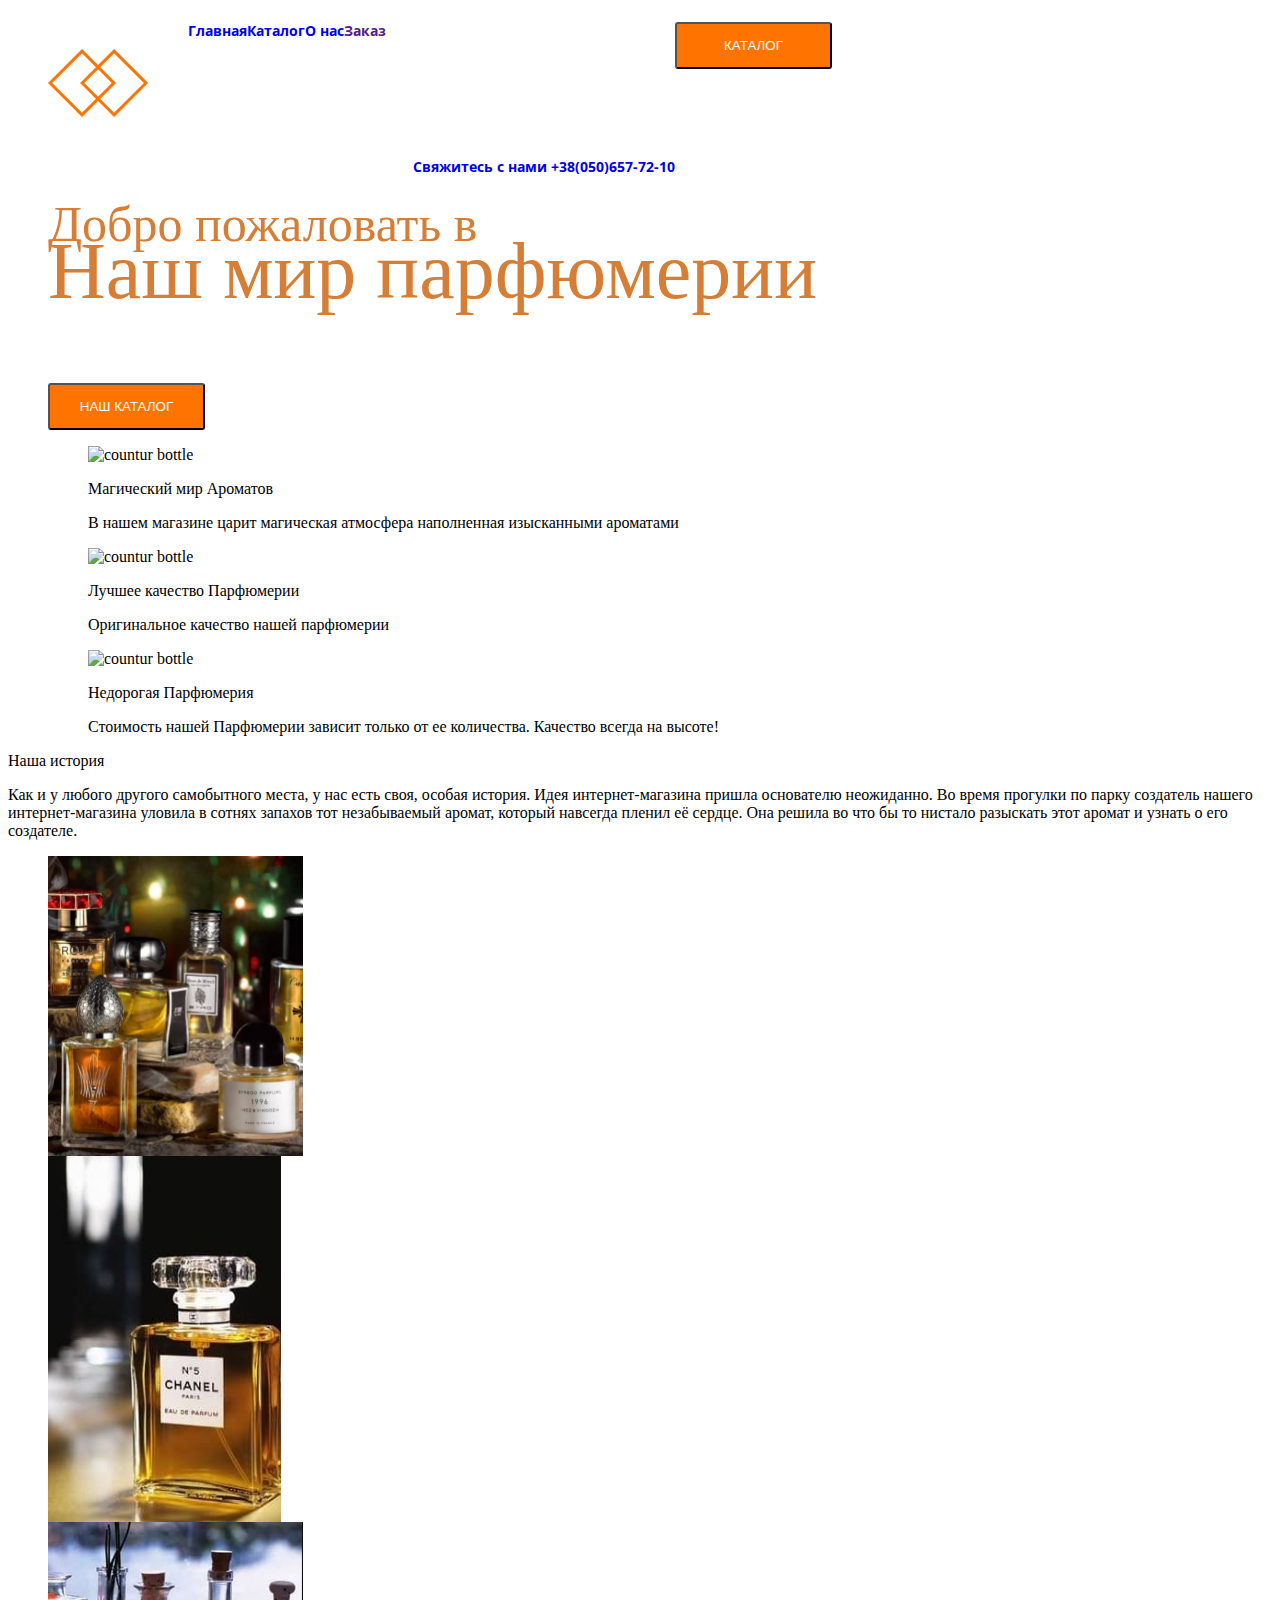
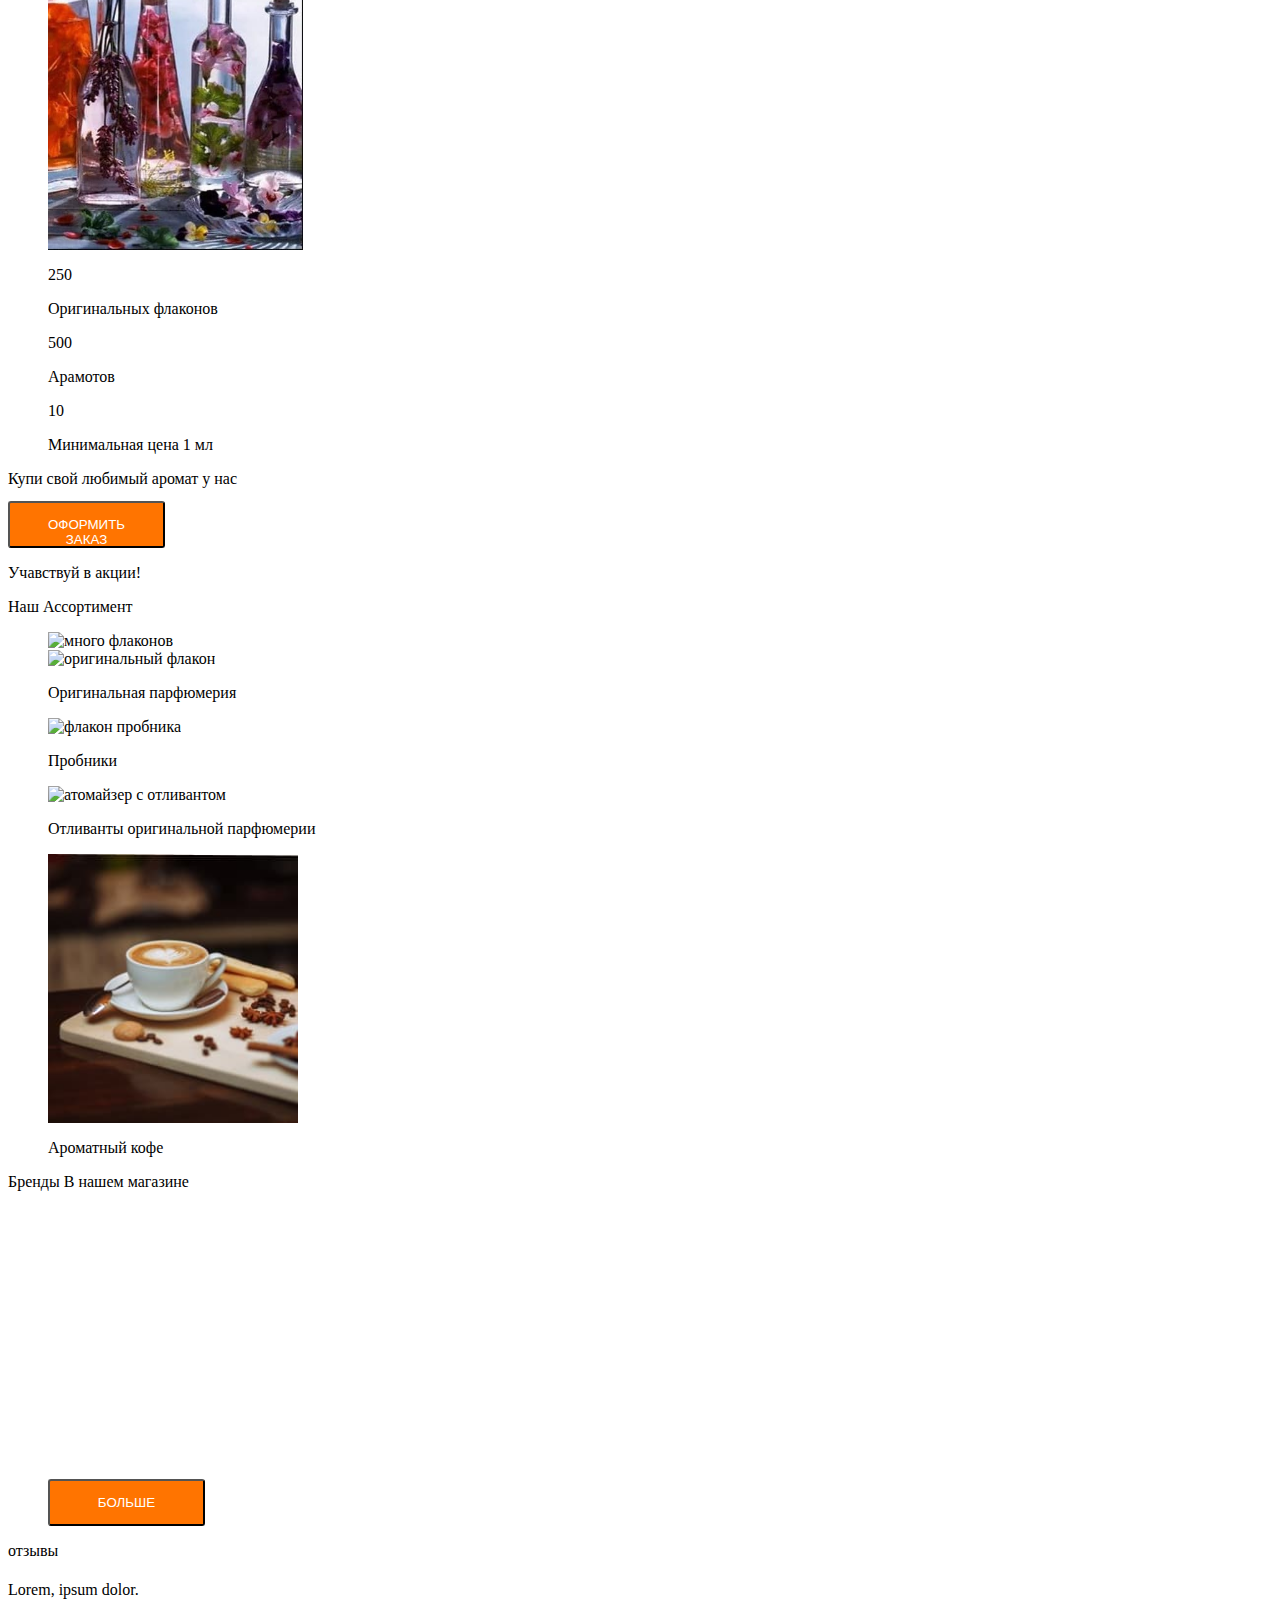
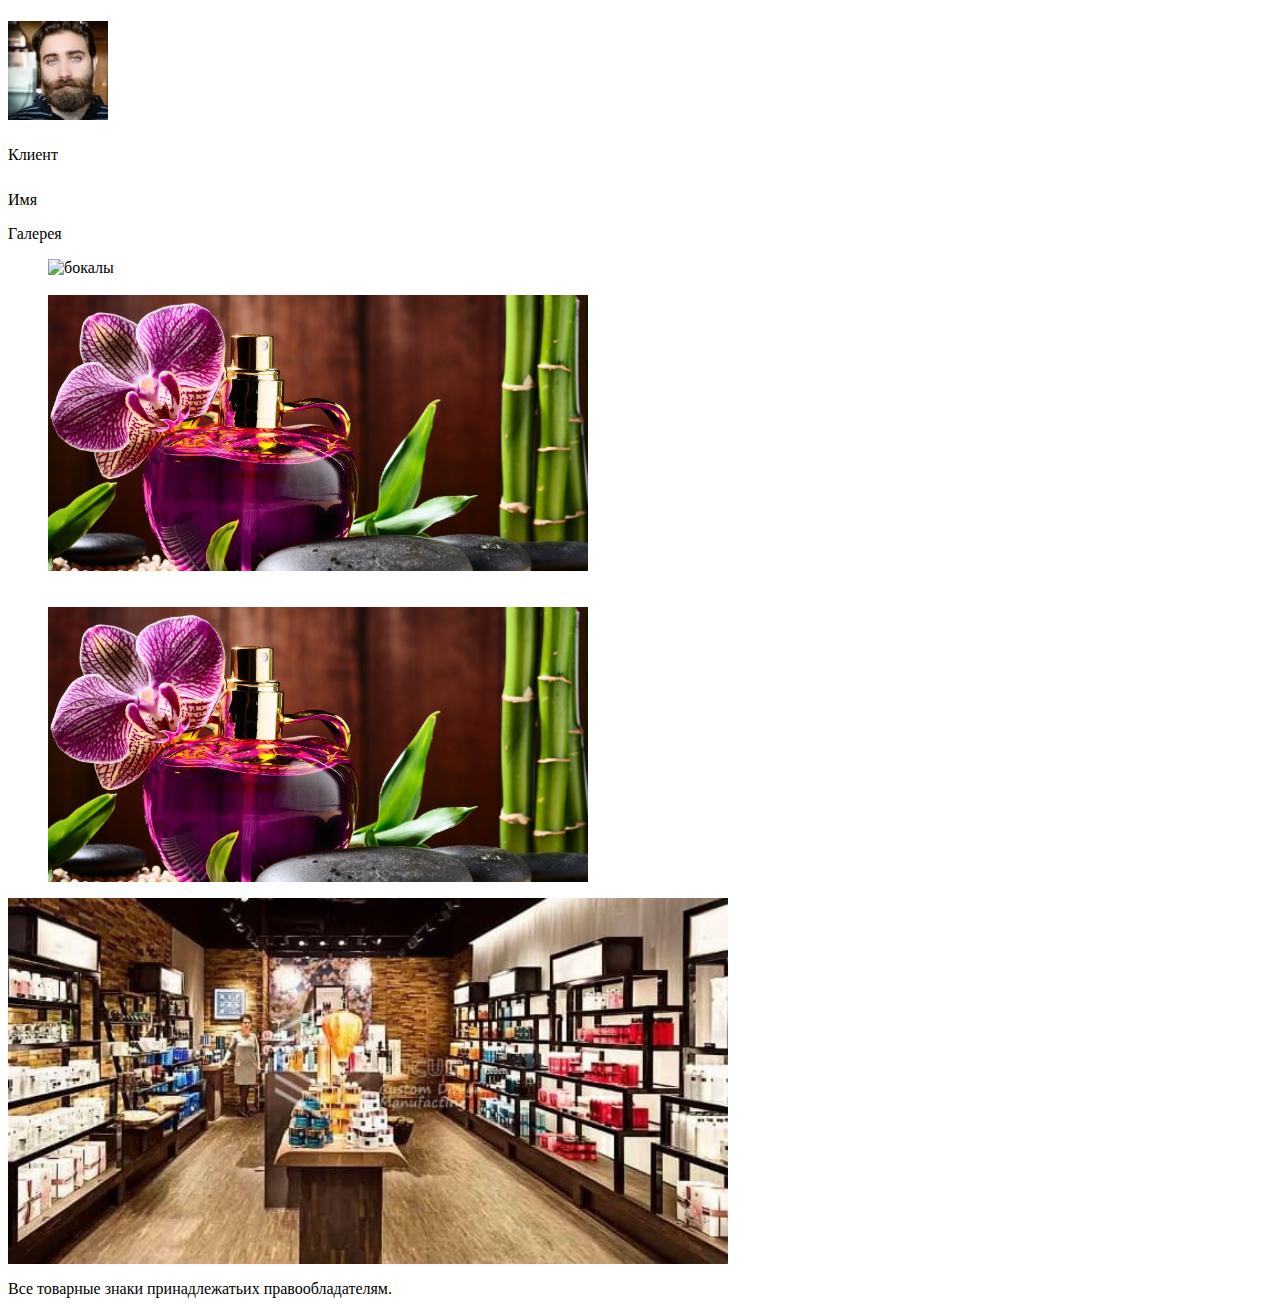
==== index.html @ f8e64890 "Add files via upload" ====
<!DOCTYPE html>
<html lang="en">
<head>
    <meta charset="UTF-8">
    <meta http-equiv="X-UA-Compatible" content="IE=edge">
    <meta name="viewport" content="width=device-width, initial-scale=1.0">
    <title>Vintage Parfume</title>
    <link rel="preconnect" href="https://fonts.googleapis.com">
    <link rel="preconnect" href="https://fonts.gstatic.com" crossorigin>
    <link href="https://fonts.googleapis.com/css2?family=Cookie&family=Open+Sans:wght@400;600;700&family=Tinos&display=swap"
        rel="stylesheet">
    <link rel="stylesheet" href="./css/styles.css">
</head>
<body>
    <header class="header">
        <section class="contact-list container">
            <a href="index.html" class="header-logo">
                <svg class="header-icon" width="100" heigth="68">
                    <use href="./img/icons.svg#icon-logo-1"></use>
                </svg>
            </a>
            <ul class="header-menu">            
                <li class="header-menu-item"><a href="./index.html" class="header-menu-link">Главная</a></li>
                <li class="header-menu-item"><a href="./catalogue.html " class="header-menu-link">Каталог</a></li>
                <li class="header-menu-item"><a href="#about" class="header-menu-link">О нас</a></li>
                <li class="header-menu-item"><a href="" class="header-menu-link">Заказ</a></li>
                <li class="header-menu-item">
                <a href="tel:+380506577210" class="header-menu-link">
                <svg class="contact-icon" width="23" heigth="23">
                        <use href="./css/styles.css#icon-phone"></use>
                    </svg>
                Свяжитесь с нами +38(050)657-72-10</a></li>
                <li class="header-menu-button">
                    <button type="button" class="header-menu-link button">каталог</button>
                </li>
            </ul>
            
        </section>
    </header>
    <main>
        <section class="main-img container">
            <h1 class="hero-name-upper">Добро пожаловать в <br><span class="hero-name-bottom">Наш мир парфюмерии</span></h1>
                <h2 class="hero-name-undertitle">Лучший интернет магазин</h2>
                    <form action="./catalogue.html">
                        <button type="button" class="order-button button">Наш каталог</button>
                    </form>
                <ul>
                    <li>
                        <img src="./img/bottle-contour.png" width="87" alt="countur bottle">
                        <h3>Магический мир <span>Ароматов</span></h3>
                        <p>В нашем магазине царит магическая атмосфера наполненная изысканными ароматами</p>
                    </li>
                    <li>
                        <img src="./img/bottle-contour.png" width="87" alt="countur bottle">
                        <h3>Лучшее качество <span>Парфюмерии</span></h3>
                        <p>Оригинальное качество нашей парфюмерии</p>
                    </li>
                    <li>
                        <img src="./img/bottle-contour.png" width="87" alt="countur bottle">
                        <h3>Недорогая <span>Парфюмерия</span></h3>
                        <p>Стоимость нашей Парфюмерии зависит только от ее количества. Качество всегда на высоте!</p>
                    </li>
                </ul>
        </section>
        <h2 id="about">Наша <span>история</span></h2>
            <p>Как и у любого другого самобытного места, у нас есть своя, особая история. Идея интернет-магазина пришла основателю неожиданно.
        Во время прогулки по парку создатель нашего интернет-магазина уловила в сотнях запахов тот незабываемый аромат, который навсегда пленил её сердце. Она решила во что бы то нистало разыскать этот аромат и узнать о его создателе.</p>
        <ul>
            <li><img src="./img/parfume-on-table-cut.jpg" width="255" alt="флаконы на столе"></li>
            <li><img src="./img/chanel-n5-cut.jpg" width="233" alt="флакон шанель 5"></li>
            <li><img src="./img/parfume-ingridients-cut.jpg" width="255" alt="настойки изароматных трав"></li>
        </ul>
        <ul>
            <li>250</li>
                <p>Оригинальных флаконов</p>
            <li>500</li>
                <p>Арамотов</p>
            <li>10</li>
                <p>Минимальная цена 1 мл</p>
        </ul>
        <h2>Купи свой любимый аромат у нас</h2>
            <button class="button">Оформить заказ</button>
                <p>Учавствуй в акции!</p>
        <h2>Наш <span>Ассортимент</span></h2>
            <ul>
                <li><img src="" alt="много флаконов"></li>
                <li><img src="" alt="оригинальный флакон"></li>
                    <p>Оригинальная парфюмерия</p>
                <li><img src="" alt="флакон пробника"></li>
                    <p>Пробники</p>
                <li><img src="" alt="атомайзер с отливантом"></li>
                    <p>Отливанты оригинальной парфюмерии</p>
                <li><img src="./img/coffee-cup.jpg" width="250" alt="чашка кофе"></li>
                    <p>Ароматный кофе</p>
            </ul>
        <h3>Бренды <span>В нашем магазине</span></h3>
        <ul>
            <li>
                <img src="" alt="">
                    <p></p>
                </img>
            </li>
            <li>
                <img src="" alt="">
                    <p></p>
                </img>
            </li>
            <li>
                <img src="" alt="">
                    <p></p>
                </img>
            </li>
            <li>
                <img src="" alt="">
                    <p></p>
                </img>
            </li>
            <li>
                <img src="" alt="">
                    <p></p>
                </img>
            </li>
            <li>
                <img src="" alt="">
                    <p></p>
                </img>
            </li>
            <li>
                <img src="" alt="">
                    <p></p>
                </img>
            </li>
            <li>
                <img src="" alt="">
                    <p></p>
                </img>
            </li>
            <button class="button">Больше</button>
        </ul>
        <h3 class="visually-hidden">отзывы</h3>
            <h4>Lorem, ipsum dolor.</h4>
                <img src="./img/beard-face.jpg" width="100" alt="фото или лого клиента">
                    <h5>Клиент</h5>
                        <p>Имя</p>
        <h2>Галерея</h2>
        <ul>
            <li><img src="./img/" width="540" alt="бокалы"></li>
            <li><img src="" alt=""></li>
            <li><img src="./img/babmboo-n-parfume-cut.jpg" width="540" alt=""></li>
            <li><img src="" alt=""></li>
            <li><img src="" alt=""></li>
            <li><img src="./img/babmboo-n-parfume-cut.jpg" width="540" alt=""></li>
        </ul>
    </main>
    <footer>
        <a href="#"><img src="./img/parfume-boutik.jpg" width="720" alt="магазин парфюмерии"></a>
        <p>Все товарные знаки принадлежатьих правообладателям.</p>
    </footer>
</body>
</html>
---- css/styles.css ----
:root {
    --background-color: #ffffff;
    --title-first-color: #000000;
    --title-second-color: #d67e34;
    --main-text-color: #656363;
    --subtitle-first-color: #2c2c2c;
    --subtitle-second-color: #bc9060;
    --button-background-color: #ff7400;
    --button-text-color: #ffffff;
}
a {
    text-decoration: none;
}
ul,
ol,
li {
    list-style: none;
}
img {
    vertical-align: top;
}
h1,
h2,
h3,
h4,
h5,
h6 {
    font-size: inherit;
    font-weight: inherit;
}
html,
body {
    width: 100%;
    /* line-height: 1px; */
}
.container {
    width: 1200px;
    padding-left: 15px;
    padding-right: 15px;
    margin: 0 auto;
}
.contact-list {
    display: flex;
}
.header-menu {
    display: flex;
    width: 742px;
    height: 74px;
    font-family: Open Sans;
    font-style: normal;
    font-weight: 700;
    font-size: 14px;
    line-height: 1.35;
    color: var(--button-text-color);
}
.contact-icon {
    fill: #180a0a62;
}
.button {
    width: 157px;
    height: 47px;
    border-radius: 3px;
    padding: 14px 18px;
    text-transform: uppercase;
    color: var(--button-text-color);
    background-color: var(--button-background-color);
}
.hero-name-upper {
    font-family: Tinos;
    font-style: normal;
    font-weight: normal;
    font-size: 50px;
    line-height: 1.14;
    color: #d67e35;
}
.hero-name-bottom {
    font-family: Tinos;
    font-style: normal;
    font-weight: normal;
    font-size: 80px;
    line-height: 1.15px;
    color: #d67e35;
}
.hero-name-undertitle {
    font-family: Open Sans;
    font-style: normal;
    font-weight: normal;
    font-size: 18px;
    line-height: 1.39;
    color: var(--background-color);
}
/* body {
    background-color: #ffffff;
}
.visually-hidden {
    position: absolute;
    clip: rect(0 0 0 0);
    width: 1px;
    height: 1px;
    margin: -1px;
} */
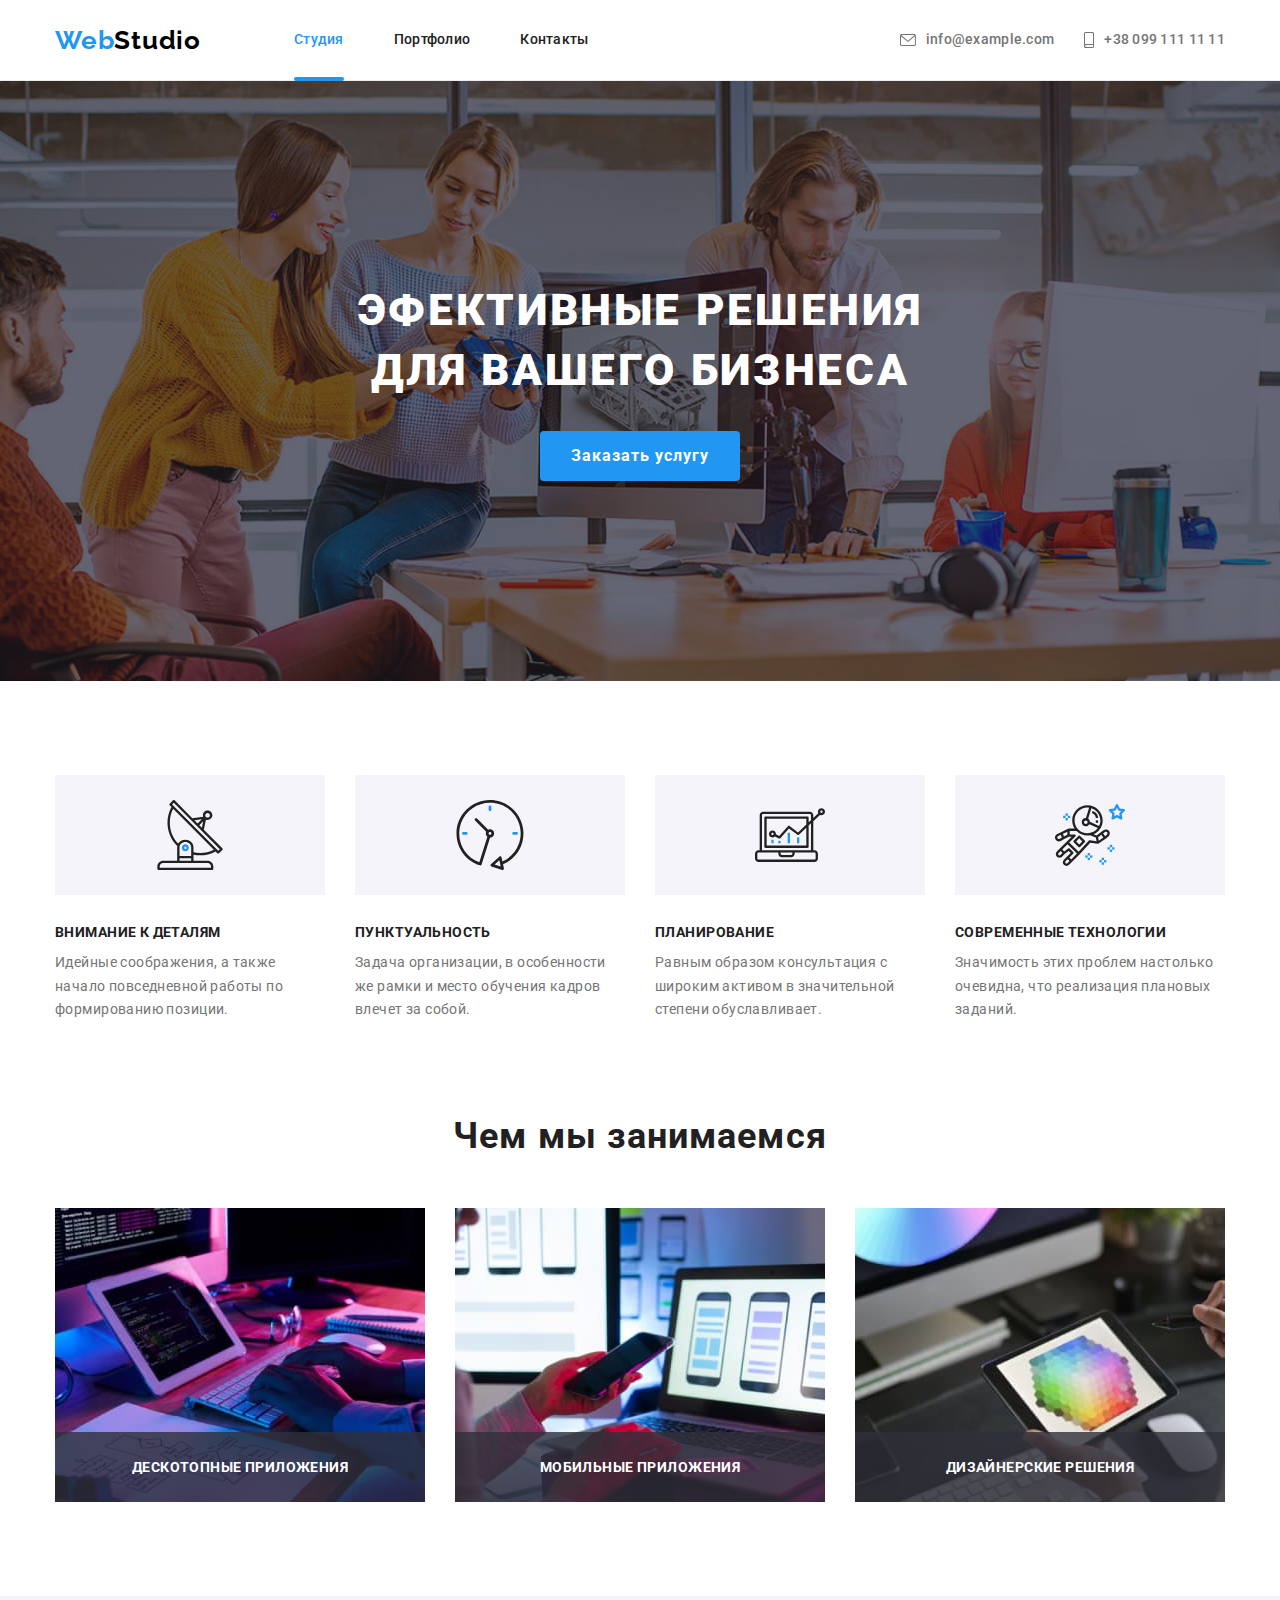
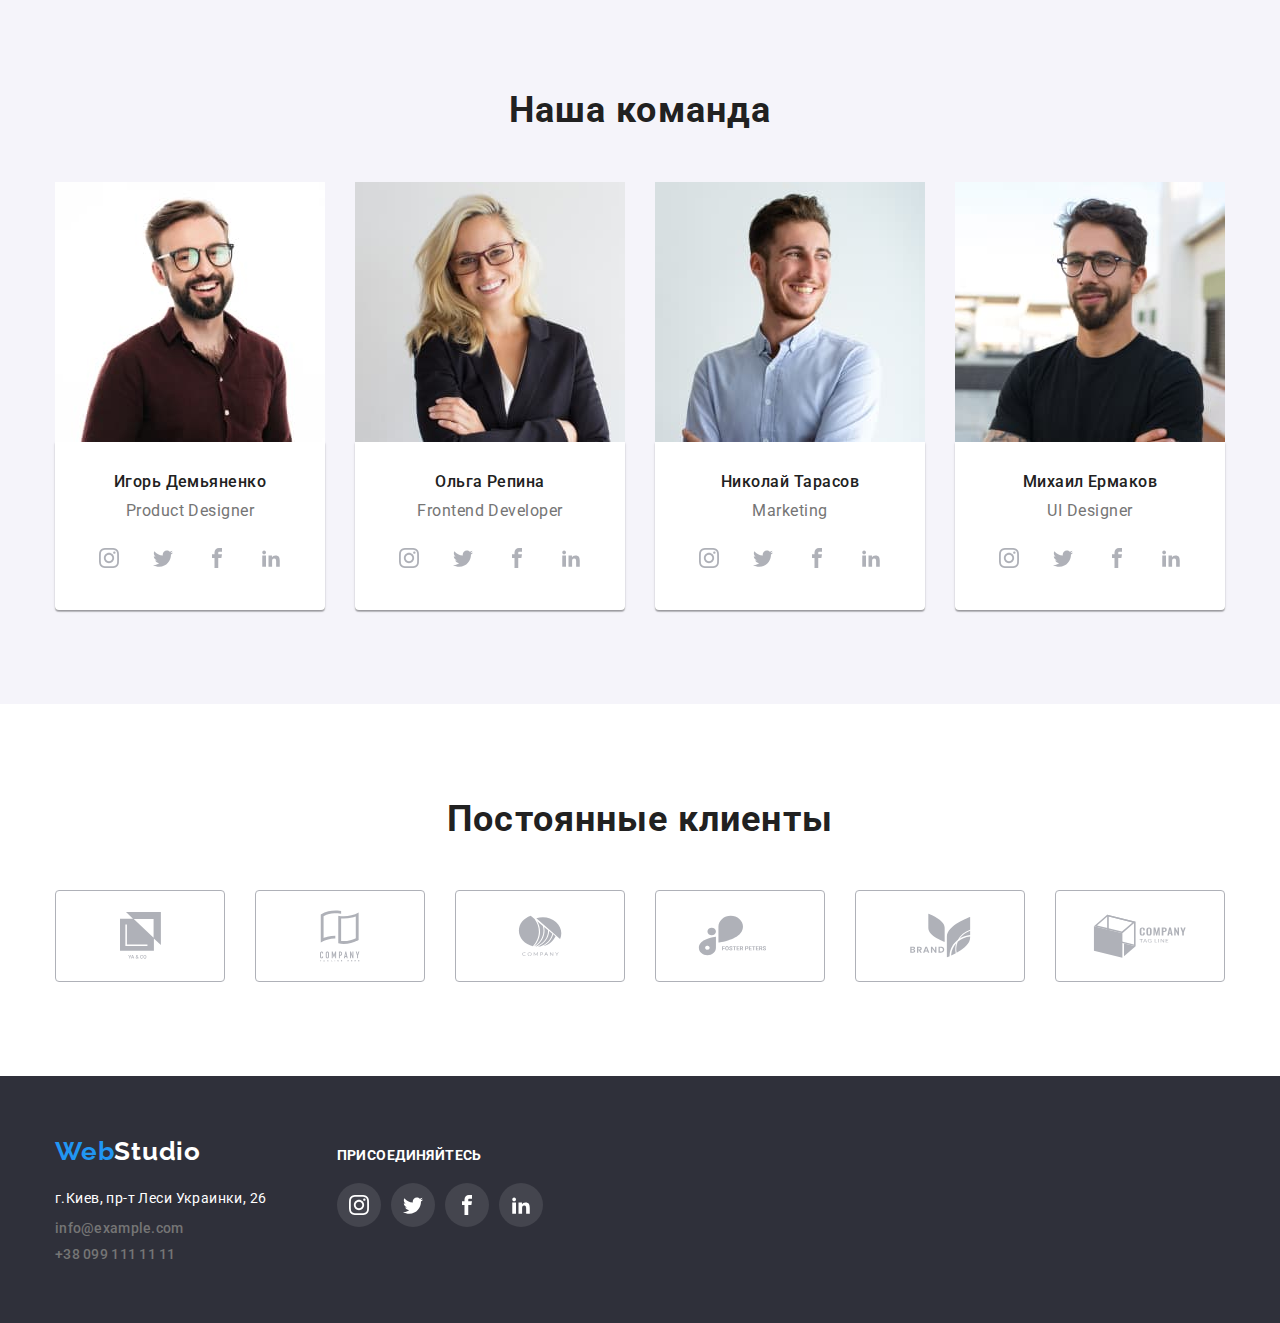
==== commit 29bf0936: "Add files via upload" ====
--- a/index.html
+++ b/index.html
@@ -1,160 +1,433 @@
 <!DOCTYPE html>
-<html lang="en">
+<html lang="ru">
 <head>
     <meta charset="UTF-8">
     <meta http-equiv="X-UA-Compatible" content="IE=edge">
     <meta name="viewport" content="width=device-width, initial-scale=1.0">
-    <title>Vintage Parfume</title>
+    <title>WebStudio</title>
     <link rel="preconnect" href="https://fonts.googleapis.com">
     <link rel="preconnect" href="https://fonts.gstatic.com" crossorigin>
-    <link href="https://fonts.googleapis.com/css2?family=Cookie&family=Open+Sans:wght@400;600;700&family=Tinos&display=swap"
+    <link href="https://fonts.googleapis.com/css2?family=Raleway:wght@700&family=Roboto:wght@400;500;700;900&display=swap"
         rel="stylesheet">
-    <link rel="stylesheet" href="./css/styles.css">
+    <link rel="stylesheet" href="https://cdnjs.cloudflare.com/ajax/libs/modern-normalize/1.0.0/modern-normalize.min.css" />
+    <link rel="stylesheet" href="./css/style.css">
 </head>
 <body>
     <header class="header">
-        <section class="contact-list container">
-            <a href="index.html" class="header-logo">
-                <svg class="header-icon" width="100" heigth="68">
-                    <use href="./img/icons.svg#icon-logo-1"></use>
-                </svg>
-            </a>
-            <ul class="header-menu">            
-                <li class="header-menu-item"><a href="./index.html" class="header-menu-link">Главная</a></li>
-                <li class="header-menu-item"><a href="./catalogue.html " class="header-menu-link">Каталог</a></li>
-                <li class="header-menu-item"><a href="#about" class="header-menu-link">О нас</a></li>
-                <li class="header-menu-item"><a href="" class="header-menu-link">Заказ</a></li>
-                <li class="header-menu-item">
-                <a href="tel:+380506577210" class="header-menu-link">
-                <svg class="contact-icon" width="23" heigth="23">
-                        <use href="./css/styles.css#icon-phone"></use>
-                    </svg>
-                Свяжитесь с нами +38(050)657-72-10</a></li>
-                <li class="header-menu-button">
-                    <button type="button" class="header-menu-link button">каталог</button>
-                </li>
-            </ul>
-            
-        </section>
+            <div class="container header-line">
+                <a href="#" class="logo header-logo"><span class="logo-first">Web</span>Studio</a>
+                <nav class="navigation">
+                    <ul class="header-list list">
+                        <li class="header-item">
+                            <a href="#" class="header-link current">Студия</a>
+                        </li>
+                        <li class="header-item"><a href="./portfolio.html" class="header-link">Портфолио</a></li>
+                        <li class="header-item"><a href="#contacts" class="header-link">Контакты</a></li>
+                    </ul>
+                </nav>
+                <ul class="header-contacts list">
+                        <li class="contacts-item">
+                            <a href="mailto:info@example.com" class="contacts-mail contacts-link">
+                                <svg class="header-icon" width="16" height="12">
+                                    <use href="./img/icons.svg#icon-envelope"></use>
+                                </svg>info@example.com</a>
+                        </li>
+                        <li class="contacts-item">
+                            
+                            <a href="tel:+380991111111" class="contacts-tel contacts-link">
+                                <svg class="header-icon" width="10" height="16">
+                                    <use href="./img/icons.svg#icon-smartphone"></use>
+                            </svg>+38 099 111 11 11</a>
+                        </li>
+                </ul>
+            </div>
     </header>
     <main>
-        <section class="main-img container">
-            <h1 class="hero-name-upper">Добро пожаловать в <br><span class="hero-name-bottom">Наш мир парфюмерии</span></h1>
-                <h2 class="hero-name-undertitle">Лучший интернет магазин</h2>
-                    <form action="./catalogue.html">
-                        <button type="button" class="order-button button">Наш каталог</button>
+        <section class="hero section">
+            <div class="container">
+                <h1 class="hero-name">эфективные решения <br>для вашего бизнеса</h1>
+                <button type="button" class="hero-btn sort-btn" data-modal-open>Заказать услугу</button>
+            </div>
+            <div class="modal-backdrop is-hidden" data-modal>
+                <div class="modal-window">
+                    <button type="button" class="button-modal-close" data-modal-close>
+                        <svg class="modal-close" width="11" height="11">
+                            <use href="./img/icons.svg#icon-cross"></use>
+                        </svg>
+                    </button>
+                    <p class="modal-name">Оставьте свои данные, мы вам перезвоним</p>
+                    <form action="signup_user" autocomplete="on">
+                        <!-- <div class="name-input-icon"> -->
+                        <label class="title-input-window" for="user_name">Имя
+                            <span class="modal-input-line">
+                                <input class="modal-input" type="name" name="username" placeholder=""/>
+                                <svg class="modal-line-icon" width="18" height="18">
+                                    <use href="./img/icons.svg#icon-person"></use>
+                                </svg>
+                            </span>
+                        </label>
+                        <!-- </div> -->
+                        <label class="title-input-window" for="user_phone">Телефон
+                            <span class="modal-input-line">
+                                <input class="modal-input" type="phone" name="username" placeholder="" />
+                                    <svg class="modal-line-icon" width="18" height="18">
+                                        <use href="./img/icons.svg#icon-phone"></use>
+                                </svg>
+                            </span>
+                        </label>
+                        <label class="title-input-window" for="user_email">Почта
+                            <span class="modal-input-line">
+                                <input class="modal-input" type="email" name="usermail" placeholder="" />
+                                    <svg class="modal-line-icon" width="18" height="18">
+                                        <use href="./img/icons.svg#icon-email"></use>
+                                    </svg>
+                            </span>
+                        </label>
                     </form>
-                <ul>
+                    <label class="title-input-window" for="comment">Комментарий
+                        <input class="modal-text" type="user-text" name="comment" placeholder="Введите текст" />
+                    </label>
+                    <label class="check-box">
+                        <input type="checkbox" name="checkform" value="checked" checked /> Соглашаюсь с рассылкой и принимаю <a href="#"
+                            class="check-box-second">Условия договора</a>
+                    </label>
+                    <button class="form-button" type="submit">Отправить</button>
+                </div>
+            </div>
+        </section>
+            <!--Features-->
+        <section class="features section">
+            <div class="container">
+            <h2 class="visually-hidden">hide</h2>
+            <ul class="features-list list">
+                <li class="features-item">
+                    <div class="feature-item-icon">
+                        <svg class="feature-icon">
+                            <use href="./img/icons.svg#icon-antenna"></use>
+                        </svg>
+                    </div>
+                    <h3 class="features-list-name">Внимание к деталям</h3>
+                    <p class="features-list-text">Идейные соображения, а также начало повседневной работы по формированию позиции.</p>
+                </li>
+                <li class="features-item">
+                    <div class="feature-item-icon">
+                        <svg class="feature-icon">
+                            <use href="./img/icons.svg#icon-clock"></use>
+                        </svg>
+                    </div>
+                    <h3 class="features-list-name">Пунктуальность</h3>
+                    <p class="features-list-text">Задача организации, в особенности же рамки и место обучения кадров влечет за собой.</p>
+                </li>
+                <li class="features-item">
+                    <div class="feature-item-icon">
+                        <svg class="feature-icon">
+                            <use href="./img/icons.svg#icon-diagram"></use>
+                        </svg>
+                    </div>
+                    <h3 class="features-list-name">Планирование</h3>
+                    <p class="features-list-text">Равным образом консультация с широким активом в значительной степени обуславливает.</p>
+                </li>
+                <li class="features-item">
+                    <div class="feature-item-icon">
+                        <svg class="feature-icon">
+                            <use href="./img/icons.svg#icon-astronaut"></use>
+                        </svg>
+                    </div>
+                    <h3 class="features-list-name">Современные технологии</h3>
+                    <p class="features-list-text">Значимость этих проблем настолько очевидна, что реализация плановых заданий.</p>
+                </li>
+            </ul>
+            </div>
+        </section>
+            <!--Our work-->
+        <section class="work-pics">
+            <div class="container">
+            <h2 class="work-pics-title section-title">Чем мы занимаемся</h2>
+            <ul class="work-pics-list list">
+                <li class="work-pics-item">
+                    <div class="overlay-work-pics">
+                        <img src="./img/box-1.jpg" width="370" alt="рабочее место с планшетом">
+                        <p class="overlay-work-text">дескотопные приложения</p>
+                    </div>
+                </li>
+                <li class="work-pics-item">
+                    <div class="overlay-work-pics">
+                        <img src="./img/box-2.jpg" width="370" alt="рабочее место с ноутбуком">
+                        <p class="overlay-work-text">мобильные приложения</p>
+                    </div>
+                </li>
+                <li class="work-pics-item">
+                    <div class="overlay-work-pics">
+                        <img src="./img/box-3.jpg" width="370" alt="планшет с палитрой">
+                        <p class="overlay-work-text">дизайнерские решения</p>
+                    </div>
+                </li>
+            </ul>
+            </div>
+        </section>
+            <!--Our team-->
+        <section class="team section">
+            <div class="container">
+            <h2 class="team-title section-title">Наша команда</h2>
+            <ul class="team-list list">
+                <li class="team-item">
+                    <img src="./img/product-designer.jpg"  alt="a man with a beard in a brown shirt" width="270" class="team-img">
+                    <div class="team-item-undertitle">
+                        <h3 class="team-item-member">Игорь Демьяненко</h3>
+                        <p lang="en" class="team-member-title">Product Designer</p>
+                            <ul class="social-icon-list">
+                                <li class="member-social-icon">
+                                    <a href="#" class="member-social-link">
+                                        <svg class="social-icon" width="20" height="20">
+                                            <use href="./img/icons.svg#icon-instagram"></use>
+                                        </svg>
+                                    </a>
+                                </li>
+                                <li class="member-social-icon">
+                                    <a href="#" class="member-social-link">
+                                        <svg class="social-icon" width="20" height="20">
+                                            <use href="./img/icons.svg#icon-twitter"></use>
+                                        </svg>
+                                    </a>
+                                </li>
+                                <li class="member-social-icon">
+                                    <a href="#" class="member-social-link">
+                                        <svg class="social-icon" width="20" height="20">
+                                            <use href="./img/icons.svg#icon-facebook"></use>
+                                        </svg>
+                                    </a>
+                                </li>
+                                <li class="member-social-icon">
+                                    <a href="#" class="member-social-link">
+                                        <svg class="social-icon" width="20" height="20">
+                                            <use href="./img/icons.svg#icon-linkedin2"></use>
+                                        </svg>
+                                    </a>
+                                </li>
+                            </ul>
+                    </div>
+                </li>
+                <li class="team-item">
+                    <img src="./img/fronend-developer.jpg" alt="woman in suit" width="270" class="team-img">
+                    <div class="team-item-undertitle">
+                    <h3 class="team-item-member">Ольга Репина</h3>
+                    <p lang="en" class="team-member-title">Frontend Developer</p>
+                    <ul class="social-icon-list">
+                        <li class="member-social-icon">
+                            <a href="#" class="member-social-link">
+                                <svg class="social-icon" width="20" height="20">
+                                    <use href="./img/icons.svg#icon-instagram"></use>
+                                </svg>
+                            </a>
+                        </li>
+                        <li class="member-social-icon">
+                            <a href="#" class="member-social-link">
+                                <svg class="social-icon" width="20" height="20">
+                                    <use href="./img/icons.svg#icon-twitter"></use>
+                                </svg>
+                            </a>
+                        </li>
+                        <li class="member-social-icon">
+                            <a href="#" class="member-social-link">
+                                <svg class="social-icon" width="20" height="20">
+                                    <use href="./img/icons.svg#icon-facebook"></use>
+                                </svg>
+                            </a>
+                        </li>
+                        <li class="member-social-icon">
+                            <a href="#" class="member-social-link">
+                                <svg class="social-icon" width="20" height="20">
+                                    <use href="./img/icons.svg#icon-linkedin2"></use>
+                                </svg>
+                            </a>
+                        </li>
+                    </ul>
+                    </div>
+                </li>
+                <li class="team-item">
+                    <img src="./img/marketing.jpg" alt="man in polo" width="270" class="team-img">
+                    <div class="team-item-undertitle">
+                        <h3 class="team-item-member">Николай Тарасов</h3>
+                        <p lang="en" class="team-member-title">Marketing</p>
+                        <ul class="social-icon-list">
+                            <li class="member-social-icon">
+                                <a href="#" class="member-social-link">
+                                    <svg class="social-icon" width="20" height="20">
+                                        <use href="./img/icons.svg#icon-instagram"></use>
+                                    </svg>
+                                </a>
+                            </li>
+                            <li class="member-social-icon">
+                                <a href="#" class="member-social-link">
+                                    <svg class="social-icon" width="20" height="20">
+                                        <use href="./img/icons.svg#icon-twitter"></use>
+                                    </svg>
+                                </a>
+                            </li>
+                            <li class="member-social-icon">
+                                <a href="#" class="member-social-link">
+                                    <svg class="social-icon" width="20" height="20">
+                                        <use href="./img/icons.svg#icon-facebook"></use>
+                                    </svg>
+                                </a>
+                            </li>
+                            <li class="member-social-icon">
+                                <a href="#" class="member-social-link">
+                                    <svg class="social-icon" width="20" height="20">
+                                        <use href="./img/icons.svg#icon-linkedin2"></use>
+                                    </svg>
+                                </a>
+                            </li>
+                        </ul>
+                    </div>
+                </li>
+                <li class="team-item">
+                    <img src="./img/ui-designer.jpg" alt="man in black t-shirt" width="270" class="team-img">
+                    <div class="team-item-undertitle">
+                    <h3 class="team-item-member">Михаил Ермаков</h3>
+                    <p lang="en" class="team-member-title">UI Designer</p>
+                    <ul class="social-icon-list">
+                        <li class="member-social-icon">
+                            <a href="#" class="member-social-link">
+                                <svg class="social-icon" width="20" height="20">
+                                    <use href="./img/icons.svg#icon-instagram"></use>
+                                </svg>
+                            </a>
+                        </li>
+                        <li class="member-social-icon">
+                            <a href="#" class="member-social-link">
+                                <svg class="social-icon" width="20" height="20">
+                                    <use href="./img/icons.svg#icon-twitter"></use>
+                                </svg>
+                            </a>
+                        </li>
+                        <li class="member-social-icon">
+                            <a href="#" class="member-social-link">
+                                <svg class="social-icon" width="20" height="20">
+                                    <use href="./img/icons.svg#icon-facebook"></use>
+                                </svg>
+                            </a>
+                        </li>
+                        <li class="member-social-icon">
+                            <a href="#" class="member-social-link">
+                                <svg class="social-icon" width="20" height="20">
+                                    <use href="./img/icons.svg#icon-linkedin2"></use>
+                                </svg>
+                            </a>
+                        </li>
+                    </ul>
+                    </div>
+                </li>
+            </ul>
+            </div>
+        </section>
+            <!-- Clients -->
+        <section class="clients section">
+            <div class="container">
+                <h3 class="clients-list-name">Постоянные клиенты</h3>
+                    <ul class="clients-list list">
+                        <li class="clients-item">
+                            <a href="#" class="clients-item-link">
+                                <svg class="clients-item-icon" width="41" height="47">
+                                    <use href="./img/icons.svg#icon-yanco"></use>
+                                </svg>
+                            </a>
+                        </li>
+                        <li class="clients-item">
+                            <a href="#" class="clients-item-link">
+                                <svg class="clients-item-icon" width="40" height="52">
+                                    <use href="./img/icons.svg#icon-taglinehere"></use>
+                                </svg>
+                            </a>
+                        </li>
+                        <li class="clients-item">
+                            <a href="#" class="clients-item-link">
+                                <svg class="clients-item-icon" width="44" height="41">
+                                    <use href="./img/icons.svg#icon-company"></use>
+                                </svg>
+                            </a>
+                        </li>
+                        <li class="clients-item">
+                            <a href="#" class="clients-item-link">
+                                <svg class="clients-item-icon" width="85" height="41">
+                                    <use href="./img/icons.svg#icon-fosterpeters"></use>
+                                </svg>
+                            </a>
+                        </li>
+                        <li class="clients-item">
+                            <a href="#" class="clients-item-link">
+                                <svg class="clients-item-icon" width="65" height="45">
+                                    <use href="./img/icons.svg#icon-brand"></use>
+                                </svg>
+                            </a>
+                        </li>
+                        <li class="clients-item">
+                            <a href="#" class="clients-item-link">
+                            <svg class="clients-item-icon" width="94" height="44">
+                                <use href="./img/icons.svg#icon-tagline"></use>
+                            </svg>
+                            </a>
+                        </li>
+                    </ul>
+            </div>
+        </section>
+    </main>
+    <footer class="footer">
+        <div class="container footer-list">
+            <div class="footer-link">
+                <ul class="footer-link-list list">
+                    <li class="logo">
+                        <a href="#" class="footer-logo"><span class="logo-first">Web</span>Studio</a>
+                    </li>
                     <li>
-                        <img src="./img/bottle-contour.png" width="87" alt="countur bottle">
-                        <h3>Магический мир <span>Ароматов</span></h3>
-                        <p>В нашем магазине царит магическая атмосфера наполненная изысканными ароматами</p>
-                    </li>
-                    <li>
-                        <img src="./img/bottle-contour.png" width="87" alt="countur bottle">
-                        <h3>Лучшее качество <span>Парфюмерии</span></h3>
-                        <p>Оригинальное качество нашей парфюмерии</p>
-                    </li>
-                    <li>
-                        <img src="./img/bottle-contour.png" width="87" alt="countur bottle">
-                        <h3>Недорогая <span>Парфюмерия</span></h3>
-                        <p>Стоимость нашей Парфюмерии зависит только от ее количества. Качество всегда на высоте!</p>
+                        <address id="contacts" class="footer-contacts">
+                            <ul class="footer-contacts-list list">
+                                <li class="contacts-list"><a href="#" class="footer-address">г.Киев, пр-т Леси Украинки, 26</a></li>
+                                <li class="contacts-list"><a href="mailto:info@example.com"
+                                        class="footer-contacts-mail contacts-link">info@example.com</a>
+                                </li>
+                                <li class="contacts-list"><a href="tel:+380991111111" class="footer-contacts-tel contacts-link">+38 099 111 11
+                                        11</a></li>
+                            </ul>
+                        </address>
                     </li>
                 </ul>
-        </section>
-        <h2 id="about">Наша <span>история</span></h2>
-            <p>Как и у любого другого самобытного места, у нас есть своя, особая история. Идея интернет-магазина пришла основателю неожиданно.
-        Во время прогулки по парку создатель нашего интернет-магазина уловила в сотнях запахов тот незабываемый аромат, который навсегда пленил её сердце. Она решила во что бы то нистало разыскать этот аромат и узнать о его создателе.</p>
-        <ul>
-            <li><img src="./img/parfume-on-table-cut.jpg" width="255" alt="флаконы на столе"></li>
-            <li><img src="./img/chanel-n5-cut.jpg" width="233" alt="флакон шанель 5"></li>
-            <li><img src="./img/parfume-ingridients-cut.jpg" width="255" alt="настойки изароматных трав"></li>
-        </ul>
-        <ul>
-            <li>250</li>
-                <p>Оригинальных флаконов</p>
-            <li>500</li>
-                <p>Арамотов</p>
-            <li>10</li>
-                <p>Минимальная цена 1 мл</p>
-        </ul>
-        <h2>Купи свой любимый аромат у нас</h2>
-            <button class="button">Оформить заказ</button>
-                <p>Учавствуй в акции!</p>
-        <h2>Наш <span>Ассортимент</span></h2>
-            <ul>
-                <li><img src="" alt="много флаконов"></li>
-                <li><img src="" alt="оригинальный флакон"></li>
-                    <p>Оригинальная парфюмерия</p>
-                <li><img src="" alt="флакон пробника"></li>
-                    <p>Пробники</p>
-                <li><img src="" alt="атомайзер с отливантом"></li>
-                    <p>Отливанты оригинальной парфюмерии</p>
-                <li><img src="./img/coffee-cup.jpg" width="250" alt="чашка кофе"></li>
-                    <p>Ароматный кофе</p>
-            </ul>
-        <h3>Бренды <span>В нашем магазине</span></h3>
-        <ul>
-            <li>
-                <img src="" alt="">
-                    <p></p>
-                </img>
-            </li>
-            <li>
-                <img src="" alt="">
-                    <p></p>
-                </img>
-            </li>
-            <li>
-                <img src="" alt="">
-                    <p></p>
-                </img>
-            </li>
-            <li>
-                <img src="" alt="">
-                    <p></p>
-                </img>
-            </li>
-            <li>
-                <img src="" alt="">
-                    <p></p>
-                </img>
-            </li>
-            <li>
-                <img src="" alt="">
-                    <p></p>
-                </img>
-            </li>
-            <li>
-                <img src="" alt="">
-                    <p></p>
-                </img>
-            </li>
-            <li>
-                <img src="" alt="">
-                    <p></p>
-                </img>
-            </li>
-            <button class="button">Больше</button>
-        </ul>
-        <h3 class="visually-hidden">отзывы</h3>
-            <h4>Lorem, ipsum dolor.</h4>
-                <img src="./img/beard-face.jpg" width="100" alt="фото или лого клиента">
-                    <h5>Клиент</h5>
-                        <p>Имя</p>
-        <h2>Галерея</h2>
-        <ul>
-            <li><img src="./img/" width="540" alt="бокалы"></li>
-            <li><img src="" alt=""></li>
-            <li><img src="./img/babmboo-n-parfume-cut.jpg" width="540" alt=""></li>
-            <li><img src="" alt=""></li>
-            <li><img src="" alt=""></li>
-            <li><img src="./img/babmboo-n-parfume-cut.jpg" width="540" alt=""></li>
-        </ul>
-    </main>
-    <footer>
-        <a href="#"><img src="./img/parfume-boutik.jpg" width="720" alt="магазин парфюмерии"></a>
-        <p>Все товарные знаки принадлежатьих правообладателям.</p>
+            </div>
+            <div class="social-list list">
+                <p class="footer-social-name">присоединяйтесь</p>
+                <ul class="social-icon-list">
+                    <li class="member-social-icon">
+                        <a href="#" class="footer-social-link">
+                            <svg class="social-icon" width="20" height="20">
+                                <use href="./img/icons.svg#icon-instagram"></use>
+                            </svg>
+                        </a>
+                    </li>
+                    <li class="member-social-icon">
+                        <a href="#" class="footer-social-link">
+                            <svg class="social-icon" width="20" height="20">
+                                <use href="./img/icons.svg#icon-twitter"></use>
+                            </svg>
+                        </a>
+                    </li>
+                    <li class="member-social-icon">
+                        <a href="#" class="footer-social-link">
+                            <svg class="social-icon" width="20" height="20">
+                                <use href="./img/icons.svg#icon-facebook"></use>
+                            </svg>
+                        </a>
+                    </li>
+                    <li class="member-social-icon">
+                        <a href="#" class="footer-social-link">
+                            <svg class="social-icon" width="20" height="20">
+                                <use href="./img/icons.svg#icon-linkedin2"></use>
+                            </svg>
+                        </a>
+                    </li>
+                </ul>
+            </div>
+        </div>
     </footer>
+    <script src="./js/modal.js"></script>
 </body>
 </html>--- a/css/style.css
+++ b/css/style.css
@@ -0,0 +1,763 @@
+:root {
+    --hero-btntxt-color: #ffffff;
+    --hero-btnbkg-color: #2196f3;
+    --button-color: #212121;
+    --accent-color: #2196f3;
+    --title-color: #212121;
+    --text-color: #757575;
+    --img-title-color: #212121;
+    --team-background: #f5f4fa;
+    --team-item-background: #ffffff;
+    --border-item-color: #201212;
+}
+p,
+h1,
+h2,
+h3,
+h4,
+h5,
+h6 {
+    margin: 0;
+}
+ul {
+    margin: 0;
+    padding: 0;
+}
+img {
+    display: block;
+}
+/*-- Разметка главной страницы --*/
+body {
+    background-color: white;
+    font-family: "Roboto", sans-serif;
+    color: #212121;
+}
+/*-- Палитра --*/
+/*-- header btn color #212121 --*/
+/*-- accent #2196F3 --*/
+/*-- feature title color #212121 --*/
+/*-- feature text color #757575 --*/
+/*-- name member color #212121 --*/
+/*-- career member color #757575 --*/
+
+.list {
+    list-style: none;
+}
+.container {
+    width: 1200px;
+    padding-left: 15px;
+    padding-right: 15px;
+    margin: 0 auto;
+}
+.section {
+    padding-bottom: 94px;
+    padding-top: 94px;
+}
+.logo {
+    font-family: "Raleway", sans-serif;
+    font-weight: 700;
+    font-size: 26px;
+    line-height: 1.19;
+    letter-spacing: 0.03em;
+    color: #000000;
+    text-decoration: none;
+}
+.logo-first {
+    font-family: "Raleway", sans-serif;
+    font-weight: 700;
+    font-size: 26px;
+    line-height: 1.19;
+    letter-spacing: 0.03em;
+    color: #2196f3;
+}
+
+/*-- ШАПКА header --*/
+.header {
+    border-top: 1px #ffffff;
+    border-bottom: 1px solid #ececec;
+}
+.header-logo {
+    padding: 24px 0;
+}
+.header-line {
+    display: flex;
+    align-items: center;
+}
+
+.header-link::after {
+    content: "";
+    display: block;
+    position: absolute;
+    width: 100%;
+    height: 4px;
+    border-radius: 2px;
+    bottom: -1px;
+    left: 0;
+    transition-duration: 250ms;
+    transition-property: background-color;
+    transition-timing-function: cubic-bezier(0.4, 0, 0.2, 1);
+}
+
+.header-link:hover::after,
+.header-link:focus::after {
+    background-color: var(--accent-color);
+}
+
+.current::after {
+    position: absolute;
+    content: "";
+    width: 100%;
+    height: 4px;
+    border-radius: 2px;
+    bottom: -1px;
+    left: 0;
+    background-color: var(--accent-color);
+}
+.header-link {
+    position: relative;
+    display: block;
+    padding-top: 32px;
+    padding-bottom: 32px;
+    font-weight: 500;
+    font-size: 14px;
+    line-height: 1.14;
+    letter-spacing: 0.02em;
+    color: var(--button-color);
+    text-decoration: none;
+    transition-duration: 250ms;
+    transition-property: color;
+    transition-timing-function: cubic-bezier(0.4, 0, 0.2, 1);
+}
+
+.header-link:hover,
+.header-link:focus,
+.contacts-link:hover,
+.contacts-link:focus {
+    color: var(--accent-color);
+}
+
+.contacts-item:hover .header-icon {
+    fill: var(--accent-color);
+}
+.header-list .header-link.current {
+    color: var(--accent-color);
+}
+.header-list {
+    display: flex;
+}
+.navigation {
+    margin-left: 93px;
+}
+
+.header-icon {
+    fill: currentColor;
+}
+.header-list .header-item + .header-item {
+    margin-left: 50px;
+}
+.header-contacts {
+    display: flex;
+    margin-left: auto;
+    align-items: center;
+}
+.contacts-link {
+    display: flex;
+    align-items: center;
+    font-weight: 500;
+    font-size: 14px;
+    line-height: 1.14;
+    letter-spacing: 0.02em;
+    color: var(--text-color);
+    text-decoration: none;
+    color: #757575;
+}
+
+.header-contacts .contacts-item + .contacts-item {
+    margin-left: 30px;
+}
+
+.header-icon {
+    margin-right: 10px;
+}
+
+.contacts-mail,
+.contacts-tel {
+    padding-top: 32px;
+    padding-bottom: 32px;
+}
+
+/*-- HERO ILUSTRATION --*/
+
+.hero {
+    background-color: #2f303a;
+    padding-top: 200px;
+    padding-bottom: 200px;
+    background-image: linear-gradient(
+            rgba(47, 48, 58, 0.4),
+            rgba(47, 48, 58, 0.4)
+        ),
+        url(../img/hero-image.jpg);
+    background-repeat: no-repeat;
+    background-position: center;
+    background-size: cover;
+    max-width: 1600px;
+    margin: 0 auto;
+}
+.hero-name {
+    font-weight: 900;
+    font-size: 44px;
+    line-height: 1.36;
+    text-align: center;
+    letter-spacing: 0.06em;
+    text-transform: uppercase;
+    color: #ffffff;
+}
+.hero-btn {
+    display: block;
+    width: 200px;
+    height: 50px;
+    font-family: inherit;
+    font-weight: 700;
+    font-size: 16px;
+    line-height: 1.87;
+    align-items: center;
+    text-align: center;
+    letter-spacing: 0.06em;
+    color: var(--hero-btntxt-color);
+    background: var(--hero-btnbkg-color);
+    margin: 30px auto auto;
+    border-radius: 4px;
+    border: none;
+}
+/*-- Офрмление МОДАЛЬНОГО окна --*/
+.modal-backdrop {
+    position: fixed;
+    z-index: 1;
+    top: 0;
+    left: 0;
+    width: 100%;
+    height: 100%;
+    background-color: rgba(0, 0, 0, 0.2);
+    transition: opacity 500ms;
+}
+/* .modal-backdrop.is-hidden .modal-window {
+    transform: translate(-100px, 50px);
+} */
+.modal-backdrop.is-hidden {
+    opacity: 0;
+    pointer-events: none;
+}
+.modal-window {
+    position: absolute;
+    z-index: 2;
+    top: 50%;
+    left: 50%;
+    transform: translate(-50%, -50%);
+    width: 528px;
+    height: 581px;
+    background: #ffffff;
+    padding: 40px;
+    box-shadow: 0px 1px 3px rgba(0, 0, 0, 0.12), 0px 1px 1px rgba(0, 0, 0, 0.14),
+        0px 2px 1px rgba(0, 0, 0, 0.2);
+    border-radius: 4px;
+}
+.modal-name {
+    font-weight: 700;
+    font-size: 20px;
+    line-height: 23px;
+    text-align: center;
+    letter-spacing: 0.03em;
+    color: var(--title-color);
+    margin-bottom: 12px;
+}
+.button-modal-close {
+    position: absolute;
+    top: 8px;
+    right: 8px;
+    width: 30px;
+    height: 30px;
+    align-items: center;
+    justify-content: center;
+    display: flex;
+    border-radius: 50%;
+    background: #ffffff;
+    border: 1px solid rgba(0, 0, 0, 0.1);
+}
+.button-modal-close:hover {
+    color: var(--accent-color);
+}
+.modal-close {
+    fill: currentColor;
+}
+.title-input-window {
+    font-size: 12px;
+    line-height: 14px;
+    letter-spacing: 0.01em;
+    color: var(--text-color);
+}
+.modal-input-line {
+    position: relative;
+}
+.modal-line-icon {
+    position: absolute;
+    top: -2px;
+    left: 12px;
+}
+.check-box {
+    width: 425px;
+    height: 24px;
+    font-size: 14px;
+    line-height: 1.71;
+    letter-spacing: 0.03em;
+    /* margin-top: 20px; */
+    color: var(--text-color);
+}
+.check-box-second {
+    font-size: 14px;
+    line-height: 1.71;
+    letter-spacing: 0.03em;
+    /* text-decoration: underline; */
+    color: var(--accent-color);
+}
+.modal-input {
+    width: 448px;
+    height: 40px;
+    outline: none;
+    padding: 11px 12px;
+    margin-bottom: 10px;
+    border-radius: 4px;
+    padding-left: 42px;
+}
+.modal-text {
+    width: 100%;
+    height: 120px;
+
+    padding: 12px 16px;
+    border-radius: 4px;
+    margin-bottom: 20px;
+    resize: none;
+}
+.form-button {
+    width: 200px;
+    height: 50px;
+    border-radius: 4px;
+    border-color: transparent;
+    margin: 30px auto auto;
+    color: var(--hero-btntxt-color);
+    background-color: var(--hero-btnbkg-color);
+    box-shadow: 0px 4px 4px rgba(0, 0, 0, 0.15);
+}
+
+/*-------Features--------*/
+
+.features {
+    margin-top: 0;
+    padding-top: 94px;
+}
+.features-list {
+    display: flex;
+    flex-wrap: wrap;
+}
+.feature-item-icon {
+    display: flex;
+    width: 270px;
+    height: 120px;
+    background-color: #f5f4fa;
+    margin-bottom: 30px;
+    align-items: center;
+    justify-content: center;
+}
+.feature-icon {
+    width: 70px;
+    height: 70px;
+}
+.features-item + .features-item {
+    margin-left: 30px;
+}
+.features-list .features-item {
+    width: 270px;
+}
+.features-list-name {
+    font-weight: 700;
+    font-size: 14px;
+    line-height: 1.14;
+    letter-spacing: 0.03em;
+    text-transform: uppercase;
+    color: var(--img-title-color);
+    margin-bottom: 10px;
+}
+.features-list-text {
+    font-weight: normal;
+    font-size: 14px;
+    line-height: 1.71;
+    letter-spacing: 0.03em;
+    color: var(--text-color);
+}
+
+/*----------OUR WORK -------*/
+
+.work-pics {
+    margin-top: 0;
+    padding-bottom: 94px;
+}
+.work-pics-title {
+    margin-bottom: 50px;
+}
+.work-pics-list {
+    display: flex;
+    width: 370px;
+}
+.work-pics-item + .work-pics-item {
+    margin-left: 30px;
+}
+.overlay-work-pics {
+    position: relative;
+}
+.overlay-work-text {
+    font-weight: 700;
+    font-size: 14px;
+    line-height: 16px;
+    letter-spacing: 0.03em;
+    text-transform: uppercase;
+    display: flex;
+    justify-content: center;
+    align-items: center;
+    color: #ffffff;
+    position: absolute;
+    width: 100%;
+    height: 70px;
+    bottom: 0;
+    background: rgba(47, 48, 58, 0.8);
+}
+/*-------OUR TEAM -------*/
+.team {
+    margin-top: 0;
+    background-color: var(--team-background);
+    border-color: tomato;
+}
+.team-title {
+    margin-bottom: 50px;
+}
+.section-title {
+    font-weight: 700;
+    font-size: 36px;
+    line-height: 1.16;
+    text-align: center;
+    letter-spacing: 0.03em;
+    color: var(--title-color);
+}
+.team-list {
+    display: flex;
+    margin-left: -30px;
+}
+
+.team-item {
+    width: calc(100% / 4 - 30px);
+    margin-left: 30px;
+    background-color: var(--team-item-background);
+}
+.team-item-undertitle {
+    padding: 30px 32px;
+    box-shadow: 0px 1px 3px rgba(0, 0, 0, 0.12), 0px 1px 1px rgba(0, 0, 0, 0.14),
+        0px 2px 1px rgba(0, 0, 0, 0.2);
+    border-radius: 0px 0px 4px 4px;
+}
+.team-item-member {
+    font-weight: 500;
+    font-size: 16px;
+    line-height: calc(19 / 16);
+    text-align: center;
+    letter-spacing: 0.03em;
+    color: var(--img-title-color);
+    margin-bottom: 10px;
+}
+.team-member-title {
+    font-weight: normal;
+    font-size: 16px;
+    line-height: calc(19 / 16);
+    text-align: center;
+    letter-spacing: 0.03em;
+    color: var(--text-color);
+    margin-bottom: 16px;
+}
+.social-icon-list {
+    list-style: none;
+    display: flex;
+    justify-content: center;
+}
+
+.social-icon {
+    fill: currentColor;
+}
+.member-social-link {
+    width: 44px;
+    height: 44px;
+    border-radius: 50%;
+    display: flex;
+    align-items: center;
+    justify-content: center;
+    color: #afb1b8;
+    transition-duration: 250ms;
+    transition-property: background-color, color;
+    transition-timing-function: cubic-bezier(0.4, 0, 0.2, 1);
+}
+
+.member-social-link:hover,
+.member-social-link:focus {
+    color: #ffffff;
+    background-color: var(--accent-color);
+}
+
+/* Clients */
+
+.clients-list {
+    display: flex;
+}
+.clients-item + .clients-item {
+    margin-left: 30px;
+}
+.clients-list-name {
+    font-weight: 700;
+    font-size: 36px;
+    line-height: 42px;
+    text-align: center;
+    letter-spacing: 0.03em;
+    color: var(--img-title-color);
+    margin-bottom: 50px;
+}
+.clients-item-link {
+    color: #afb1b8;
+    width: 170px;
+    height: 92px;
+    border: 1px solid #afb1b8;
+    border-radius: 4px;
+    display: flex;
+    align-items: center;
+    justify-content: center;
+    cursor: pointer;
+    transition-duration: 250ms;
+    transition-property: color, border-color;
+    transition-timing-function: cubic-bezier(0.4, 0, 0.2, 1);
+}
+
+.clients-item-icon {
+    fill: currentColor;
+}
+.clients-item-link:hover,
+.clients-item-link:focus {
+    border-color: var(--accent-color);
+    color: var(--accent-color);
+}
+
+/*--  Footer --*/
+
+.footer {
+    padding-top: 60px;
+    padding-bottom: 60px;
+    background-color: #2f303a;
+}
+
+.footer-list {
+    display: flex;
+    align-items: baseline;
+    /* flex-direction: row; */
+}
+.footer-logo {
+    font-family: Raleway;
+    font-weight: 700;
+    font-size: 26px;
+    line-height: calc(31 / 26);
+    letter-spacing: 0.03em;
+    color: #ffffff;
+    text-decoration: none;
+    display: block;
+    margin-bottom: 20px;
+}
+
+.contacts-list {
+    text-decoration: none;
+}
+
+.footer-address {
+    font-style: normal;
+    font-weight: normal;
+    font-size: 14px;
+    line-height: 1.71;
+    letter-spacing: 0.03em;
+    color: #ffffff;
+    text-decoration: none;
+    transition-duration: 250ms;
+    transition-property: color;
+    transition-timing-function: cubic-bezier(0.4, 0, 0.2, 1);
+}
+.footer-contacts {
+    font-style: normal;
+}
+.contacts-link {
+    transition-duration: 250ms;
+    transition-property: color;
+    transition-timing-function: cubic-bezier(0.4, 0, 0.2, 1);
+}
+.contacts-list:not(:last-child) {
+    margin-bottom: 10px;
+}
+.contacts-list:hover,
+.contacts-list:focus,
+.footer-address:hover,
+.footer-address:focus {
+    color: var(--accent-color);
+}
+.footer-link {
+    font-size: 14px;
+    line-height: 1.71;
+    color: rgba(255, 255, 255, 0.6);
+    text-decoration: none;
+}
+.social-list {
+    margin-left: 70px;
+}
+.footer-social-name {
+    font-weight: 700;
+    font-size: 14px;
+    line-height: calc(16 / 14);
+    letter-spacing: 0.03em;
+    text-transform: uppercase;
+    color: #ffffff;
+    margin-bottom: 20px;
+}
+
+.footer-social-link {
+    width: 44px;
+    height: 44px;
+    border-radius: 50%;
+    background-color: rgba(255, 255, 255, 0.1);
+    display: flex;
+    align-items: center;
+    justify-content: center;
+    color: #ffffff;
+    transition-duration: 250ms;
+    transition-property: background-color;
+    transition-timing-function: cubic-bezier(0.4, 0, 0.2, 1);
+}
+
+.member-social-icon + .member-social-icon {
+    margin-left: 10px;
+}
+.footer-social-link:hover,
+.footer-social-link:focus {
+    background-color: var(--accent-color);
+}
+.footer-social-link:hover .social-icon,
+.footer-social-link:focus .social-icon {
+    fill: #ffffff;
+}
+
+/*-- Разметка страницы Portfolio --*/
+
+.button-list {
+    display: flex;
+    justify-content: center;
+    margin-bottom: 50px;
+}
+.button-list .item-btn + .item-btn {
+    margin-left: 8px;
+}
+.button {
+    padding: 6px 22px;
+    font-family: inherit;
+    font-weight: 500;
+    font-size: 16px;
+    line-height: 1.62;
+    letter-spacing: 0.03em;
+    color: #212121;
+    text-decoration: none;
+    background-color: #f5f4fa;
+    border-radius: 4px;
+    border: none;
+    transition-duration: 250ms;
+    transition-property: background-color, color, box-shadow;
+    transition-timing-function: cubic-bezier(0.4, 0, 0.2, 1);
+}
+.button:hover,
+.button:focus,
+.button-list .button.btn-current {
+    background-color: var(--accent-color);
+    color: #ffffff;
+    box-shadow: 0 5px 0 #f5f4fa;
+}
+.sort-btn {
+    cursor: pointer;
+}
+.ourwork-img-title {
+    font-weight: 700;
+    font-size: 18px;
+    line-height: 2;
+    letter-spacing: 0.06em;
+    color: var(--img-title-color);
+}
+.ourwork-img-description {
+    font-size: 16px;
+    line-height: calc(30 / 16);
+    letter-spacing: 0.03em;
+    color: var(--text-color);
+}
+.visually-hidden {
+    position: absolute;
+    clip: rect(0 0 0 0);
+    width: 1px;
+    height: 1px;
+    margin: -1px;
+}
+.img-list {
+    display: flex;
+    flex-wrap: wrap;
+    margin-left: -30px;
+    margin-top: -30px;
+}
+.item-list {
+    width: calc(100% / 3 - 30px);
+    margin-left: 30px;
+    margin-top: 30px;
+    transition-duration: 250ms;
+    transition-property: box-shadow;
+    transition-timing-function: cubic-bezier(0.4, 0, 0.2, 1);
+}
+.item-list-link {
+    text-decoration: none;
+}
+
+.item-list:hover,
+.item-list:focus-within {
+    box-shadow: 5px 10px 10px rgba(0, 0, 0, 0.12);
+}
+.border-bottom-text {
+    border-bottom: 1px solid #eeeeee;
+    border-right: 1px solid #eeeeee;
+    border-left: 1px solid #eeeeee;
+    padding: 20px 24px;
+}
+.overley-sort {
+    position: relative;
+    overflow: hidden;
+}
+.overlay-sort-text {
+    position: absolute;
+    padding: 63px 24px;
+    width: 100%;
+    height: 100%;
+    left: 0px;
+    top: 0px;
+    font-size: 18px;
+    line-height: 1.56;
+    letter-spacing: 0.03em;
+    color: #ffffff;
+    background: rgba(33, 150, 243, 0.9);
+    /* opacity: 0; */
+    transform: translateY(101%);
+    transition: transform 250ms cubic-bezier(0.4, 0, 0.2, 1);
+}
+.item-list:hover .overlay-sort-text,
+.item-list:focus-within .overlay-sort-text {
+    /* opacity: 1; */
+    transform: translateY(0);
+}
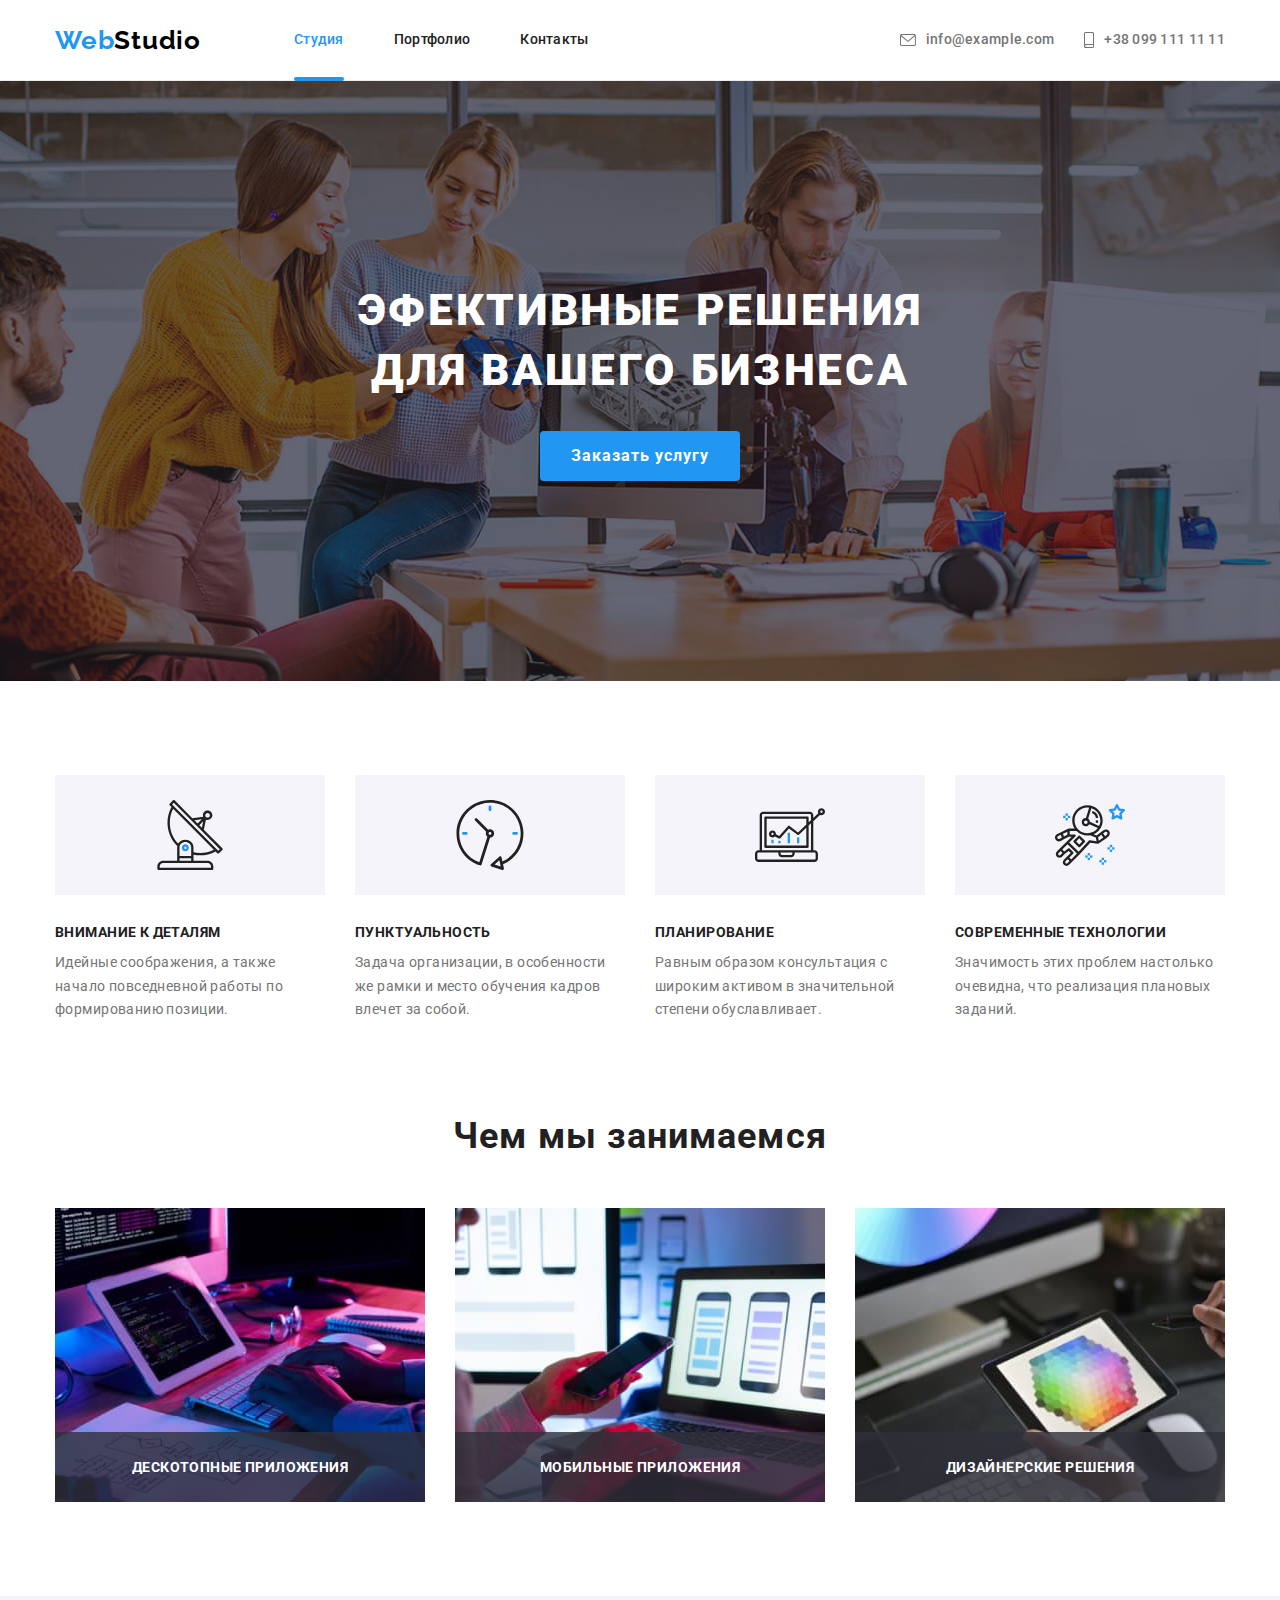
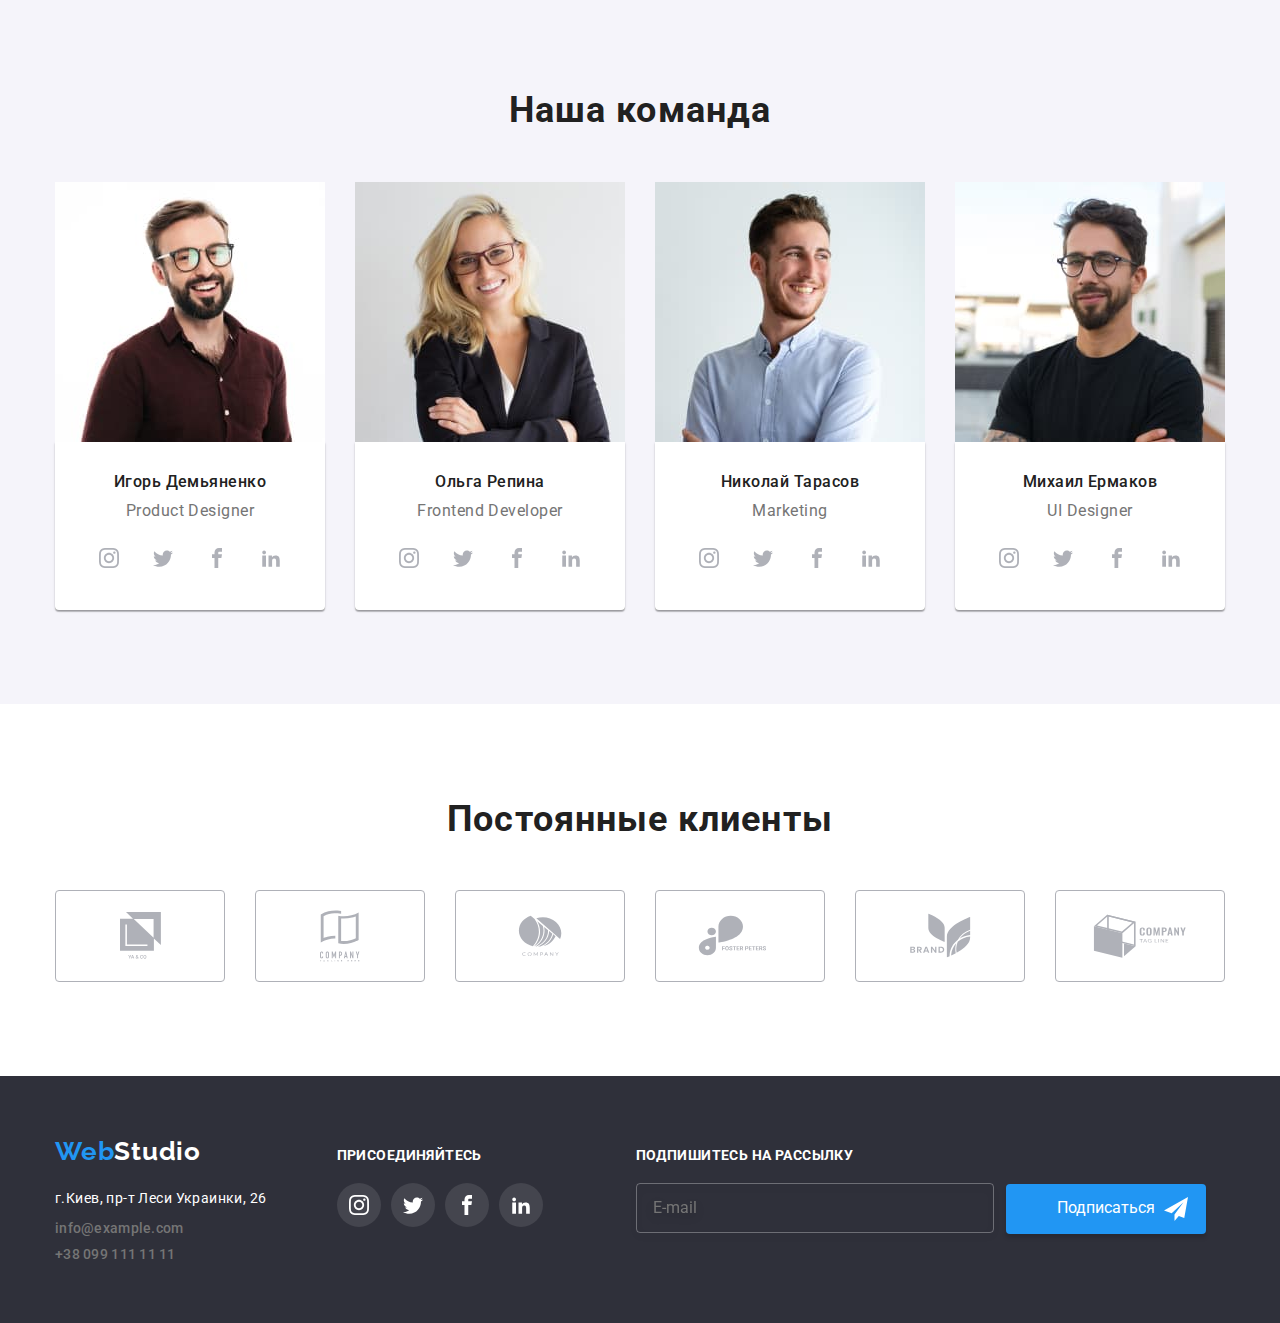
==== commit c7c14ce9: "Add files via upload" ====
--- a/index.html
+++ b/index.html
@@ -56,42 +56,59 @@
                         </svg>
                     </button>
                     <p class="modal-name">Оставьте свои данные, мы вам перезвоним</p>
-                    <form action="signup_user" autocomplete="on">
-                        <!-- <div class="name-input-icon"> -->
-                        <label class="title-input-window" for="user_name">Имя
-                            <span class="modal-input-line">
-                                <input class="modal-input" type="name" name="username" placeholder=""/>
-                                <svg class="modal-line-icon" width="18" height="18">
-                                    <use href="./img/icons.svg#icon-person"></use>
-                                </svg>
-                            </span>
-                        </label>
-                        <!-- </div> -->
-                        <label class="title-input-window" for="user_phone">Телефон
-                            <span class="modal-input-line">
-                                <input class="modal-input" type="phone" name="username" placeholder="" />
+                    <form class="modal-form">
+                        <div class="modal-input-line">
+                            <label class="title-input-window" for="user-name">Имя</label>
+                            <div class="input-icon">
+                                <input class="modal-input" name="user-name" type="text" id="user-name">
+                                    <svg class="modal-line-icon" width="18" height="18">
+                                        <use href="./img/icons.svg#icon-person"></use>
+                                    </svg>
+                            </div>
+                        </div>
+                        <div class="modal-input-line">
+                            <label class="title-input-window" for="user-phone">Телефон</label>
+                            <div class="input-icon">
+                                <input class="modal-input" name="user-phone" type="tel" id="user-phone">
                                     <svg class="modal-line-icon" width="18" height="18">
                                         <use href="./img/icons.svg#icon-phone"></use>
-                                </svg>
-                            </span>
-                        </label>
-                        <label class="title-input-window" for="user_email">Почта
-                            <span class="modal-input-line">
-                                <input class="modal-input" type="email" name="usermail" placeholder="" />
+                                    </svg>
+                            </div>
+                        </div>
+                        <div class="modal-input-line">
+                            <label class="title-input-window" for="user-mail">Почта</label>
+                            <div class="input-icon">
+                                <input class="modal-input" name="user-mail" type="email" id="user-mail">
                                     <svg class="modal-line-icon" width="18" height="18">
                                         <use href="./img/icons.svg#icon-email"></use>
                                     </svg>
-                            </span>
-                        </label>
+                            </div>
+                        </div>
+                        <div class="window-user-text">
+                            <label class="title-input-window" for="user-comment">Комментарий</label>
+                                <textarea
+                                name="user-comment"
+                                id="user-comment"
+                                class="comment"
+                                placeholder="Введите текст"
+                            ></textarea>
+                        </div>
+                        <div class="modal-checkbox">
+                            <input type="checkbox"
+                            name="check-form"
+                            id="check-form"
+                            class="check-form visually-hidden" />
+                            <label for="check-form" class="check-box">
+                            <span class="checkbox-svg">
+                                <svg class="checkbox-icon" width="16" height="15">
+                                    <use href="./img/icons.svg#icon-checked"></use>
+                                </svg>
+                            </span>Соглашаюсь с рассылкой и принимаю
+                            <a href="#" class="check-box-second">Условия договора</a>
+                            </label>
+                        </div>
+                        <button class="form-button" type="submit">Отправить</button>
                     </form>
-                    <label class="title-input-window" for="comment">Комментарий
-                        <input class="modal-text" type="user-text" name="comment" placeholder="Введите текст" />
-                    </label>
-                    <label class="check-box">
-                        <input type="checkbox" name="checkform" value="checked" checked /> Соглашаюсь с рассылкой и принимаю <a href="#"
-                            class="check-box-second">Условия договора</a>
-                    </label>
-                    <button class="form-button" type="submit">Отправить</button>
                 </div>
             </div>
         </section>
@@ -426,6 +443,21 @@
                     </li>
                 </ul>
             </div>
+            <div class="subscription-news">
+                <p class="footer-social-name">подпишитесь на рассылку</p>
+                <form class="subscription-form">
+                    <label class="footer-input-mail" for="user-mail"></label>
+                    <div class="footer-mail">
+                        <input class="footer-input" name="user-mail" type="email" id="user-mail" placeholder="E-mail">
+                    </div>
+                    <div class="footer-submit-button">
+                    <button class="submit-button form-button" type="submit">Подписаться</button>
+                    <svg class="submit-icon" width="24" height="24">
+                        <use href="./img/icons.svg#icon-send"></use>
+                    </svg>
+                    </div>
+                </form>
+            </div>
         </div>
     </footer>
     <script src="./js/modal.js"></script>
--- a/css/style.css
+++ b/css/style.css
@@ -53,6 +53,14 @@
     padding-bottom: 94px;
     padding-top: 94px;
 }
+.visually-hidden {
+    position: absolute;
+    clip: rect(0 0 0 0);
+    width: 1px;
+    height: 1px;
+    margin: -1px;
+}
+
 .logo {
     font-family: "Raleway", sans-serif;
     font-weight: 700;
@@ -289,53 +297,108 @@
 .modal-close {
     fill: currentColor;
 }
+.input-icon {
+    position: relative;
+}
 .title-input-window {
     font-size: 12px;
-    line-height: 14px;
+    line-height: calc(14 / 12);
     letter-spacing: 0.01em;
     color: var(--text-color);
+    display: block;
+    margin-bottom: 4px;
 }
 .modal-input-line {
-    position: relative;
+    margin-bottom: 10px;
 }
 .modal-line-icon {
     position: absolute;
-    top: -2px;
     left: 12px;
-}
+    top: 50%;
+    transform: translateY(-50%);
+    fill: var(--img-title-color);
+    transition-delay: 250ms;
+    transition-property: color;
+    transition: cubic-bezier(0.175, 0.885, 0.32, 1.275);
+    color: var(--accent-color);
+}
+.modal-line-icon:focus {
+    fill: currentColor;
+}
+
 .check-box {
-    width: 425px;
+    width: 100%;
     height: 24px;
     font-size: 14px;
     line-height: 1.71;
     letter-spacing: 0.03em;
-    /* margin-top: 20px; */
     color: var(--text-color);
-}
+    display: flex;
+    align-items: center;
+}
+.check-box span {
+    width: 16px;
+    height: 15px;
+    border: 2px solid var(--border-item-color);
+    border-radius: 2px;
+    align-items: center;
+    justify-content: center;
+    display: flex;
+    margin-right: 5px;
+}
+
 .check-box-second {
     font-size: 14px;
     line-height: 1.71;
     letter-spacing: 0.03em;
-    /* text-decoration: underline; */
     color: var(--accent-color);
 }
+/* .check-form {
+    appearance: none;
+    -webkit-appearance: none;
+} */
+.checkbox-icon {
+    fill: transparent;
+}
+.check-form:checked + .check-box > span {
+    background-color: var(--accent-color);
+    border: none;
+}
+.check-form:checked + .check-box .checkbox-icon {
+    fill: var(--hero-btntxt-color);
+}
 .modal-input {
-    width: 448px;
+    width: 100%;
     height: 40px;
     outline: none;
     padding: 11px 12px;
-    margin-bottom: 10px;
+    border: 1px solid rgba(33, 33, 33, 0.2);
     border-radius: 4px;
     padding-left: 42px;
 }
-.modal-text {
+.modal-input:focus {
+    border-color: var(--accent-color);
+}
+.modal-input:focus + .modal-line-icon {
+    fill: var(--accent-color);
+}
+
+.comment {
     width: 100%;
     height: 120px;
-
+    font-size: 14px;
+    line-height: 1.14;
+    letter-spacing: 0.01em;
+    color: rgba(117, 117, 117, 0.5);
+    border: 1px solid rgba(33, 33, 33, 0.2);
     padding: 12px 16px;
     border-radius: 4px;
     margin-bottom: 20px;
     resize: none;
+    outline: none;
+}
+.comment:focus {
+    border-color: var(--accent-color);
 }
 .form-button {
     width: 200px;
@@ -651,7 +714,39 @@
 .footer-social-link:focus .social-icon {
     fill: #ffffff;
 }
-
+.subscription-news {
+    margin-left: 93px;
+}
+.subscription-form {
+    display: flex;
+    align-items: baseline;
+}
+.footer-submit-button {
+    display: flex;
+    position: relative;
+    margin-left: 12px;
+    align-items: center;
+    justify-content: center;
+}
+.submit-button {
+    margin-top: 0;
+    margin-right: 10px;
+}
+.footer-input {
+    width: 358px;
+    height: 50px;
+    outline: none;
+    border: 1px solid rgba(255, 255, 255, 0.3);
+    filter: drop-shadow(0px 4px 4px rgba(0, 0, 0, 0.15));
+    border-radius: 4px;
+    background-color: transparent;
+    padding: 15px 16px;
+}
+.submit-icon {
+    position: absolute;
+    right: 28px;
+    fill: var(--hero-btntxt-color);
+}
 /*-- Разметка страницы Portfolio --*/
 
 .button-list {
@@ -701,13 +796,7 @@
     letter-spacing: 0.03em;
     color: var(--text-color);
 }
-.visually-hidden {
-    position: absolute;
-    clip: rect(0 0 0 0);
-    width: 1px;
-    height: 1px;
-    margin: -1px;
-}
+
 .img-list {
     display: flex;
     flex-wrap: wrap;
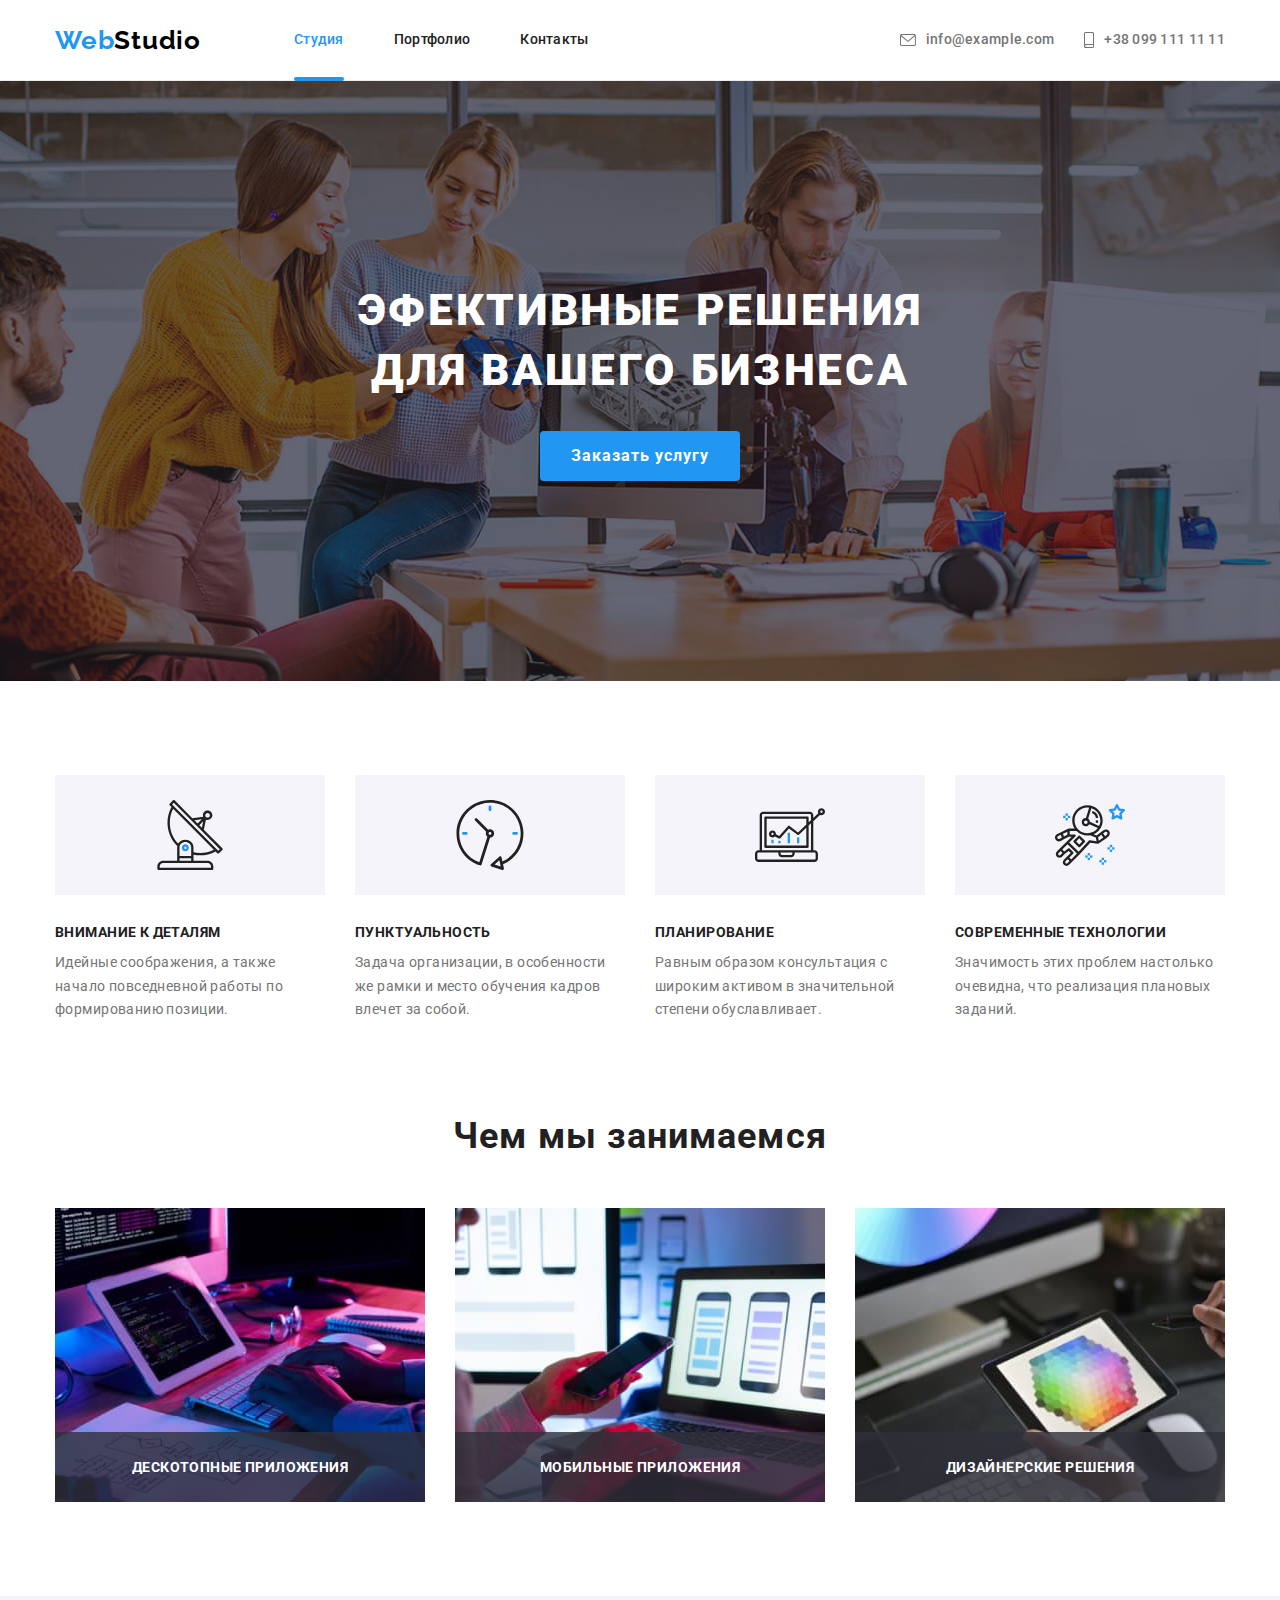
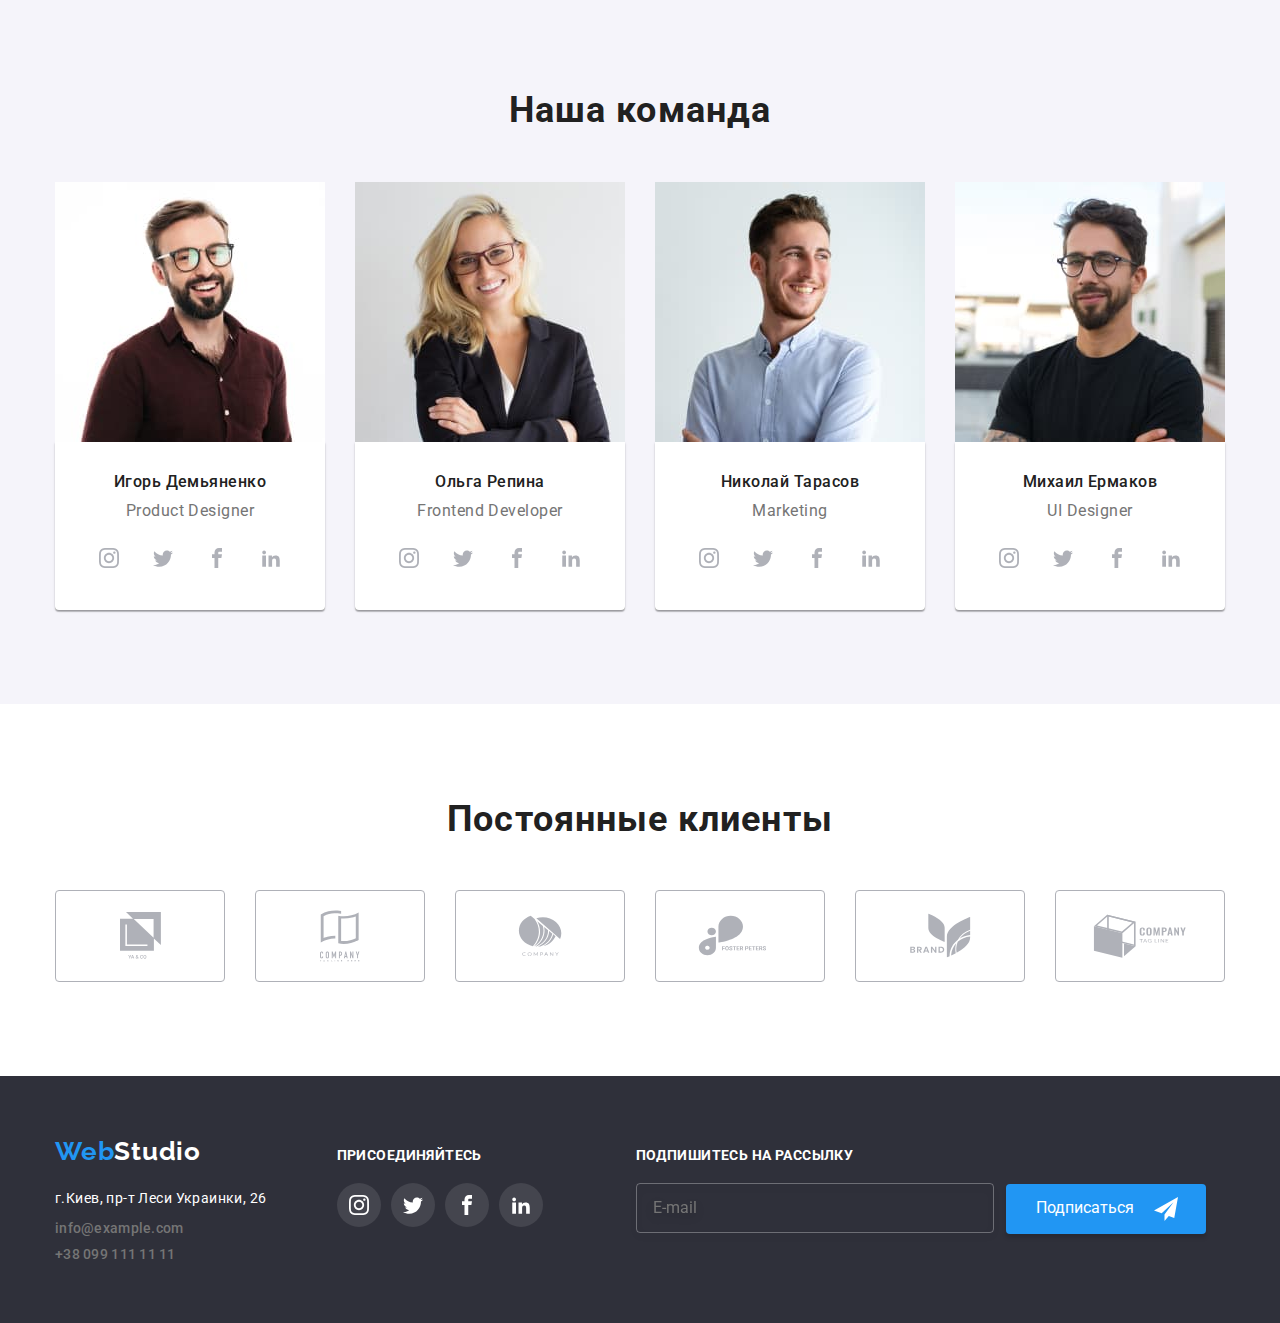
==== commit c993747a: "Add files via upload" ====
--- a/index.html
+++ b/index.html
@@ -451,10 +451,11 @@
                         <input class="footer-input" name="user-mail" type="email" id="user-mail" placeholder="E-mail">
                     </div>
                     <div class="footer-submit-button">
-                    <button class="submit-button form-button" type="submit">Подписаться</button>
+                    <button class="submit-button form-button" type="submit">Подписаться
                     <svg class="submit-icon" width="24" height="24">
                         <use href="./img/icons.svg#icon-send"></use>
                     </svg>
+                    </button>
                     </div>
                 </form>
             </div>
--- a/css/style.css
+++ b/css/style.css
@@ -722,15 +722,17 @@
     align-items: baseline;
 }
 .footer-submit-button {
-    display: flex;
+    /* display: flex; */
     position: relative;
     margin-left: 12px;
-    align-items: center;
-    justify-content: center;
+    /* align-items: center; */
+    /* justify-content: center; */
 }
 .submit-button {
+    padding-left: 28px;
+    display: flex;
+    align-items: center;
     margin-top: 0;
-    margin-right: 10px;
 }
 .footer-input {
     width: 358px;
@@ -740,6 +742,7 @@
     filter: drop-shadow(0px 4px 4px rgba(0, 0, 0, 0.15));
     border-radius: 4px;
     background-color: transparent;
+    color: var(--hero-btntxt-color);
     padding: 15px 16px;
 }
 .submit-icon {
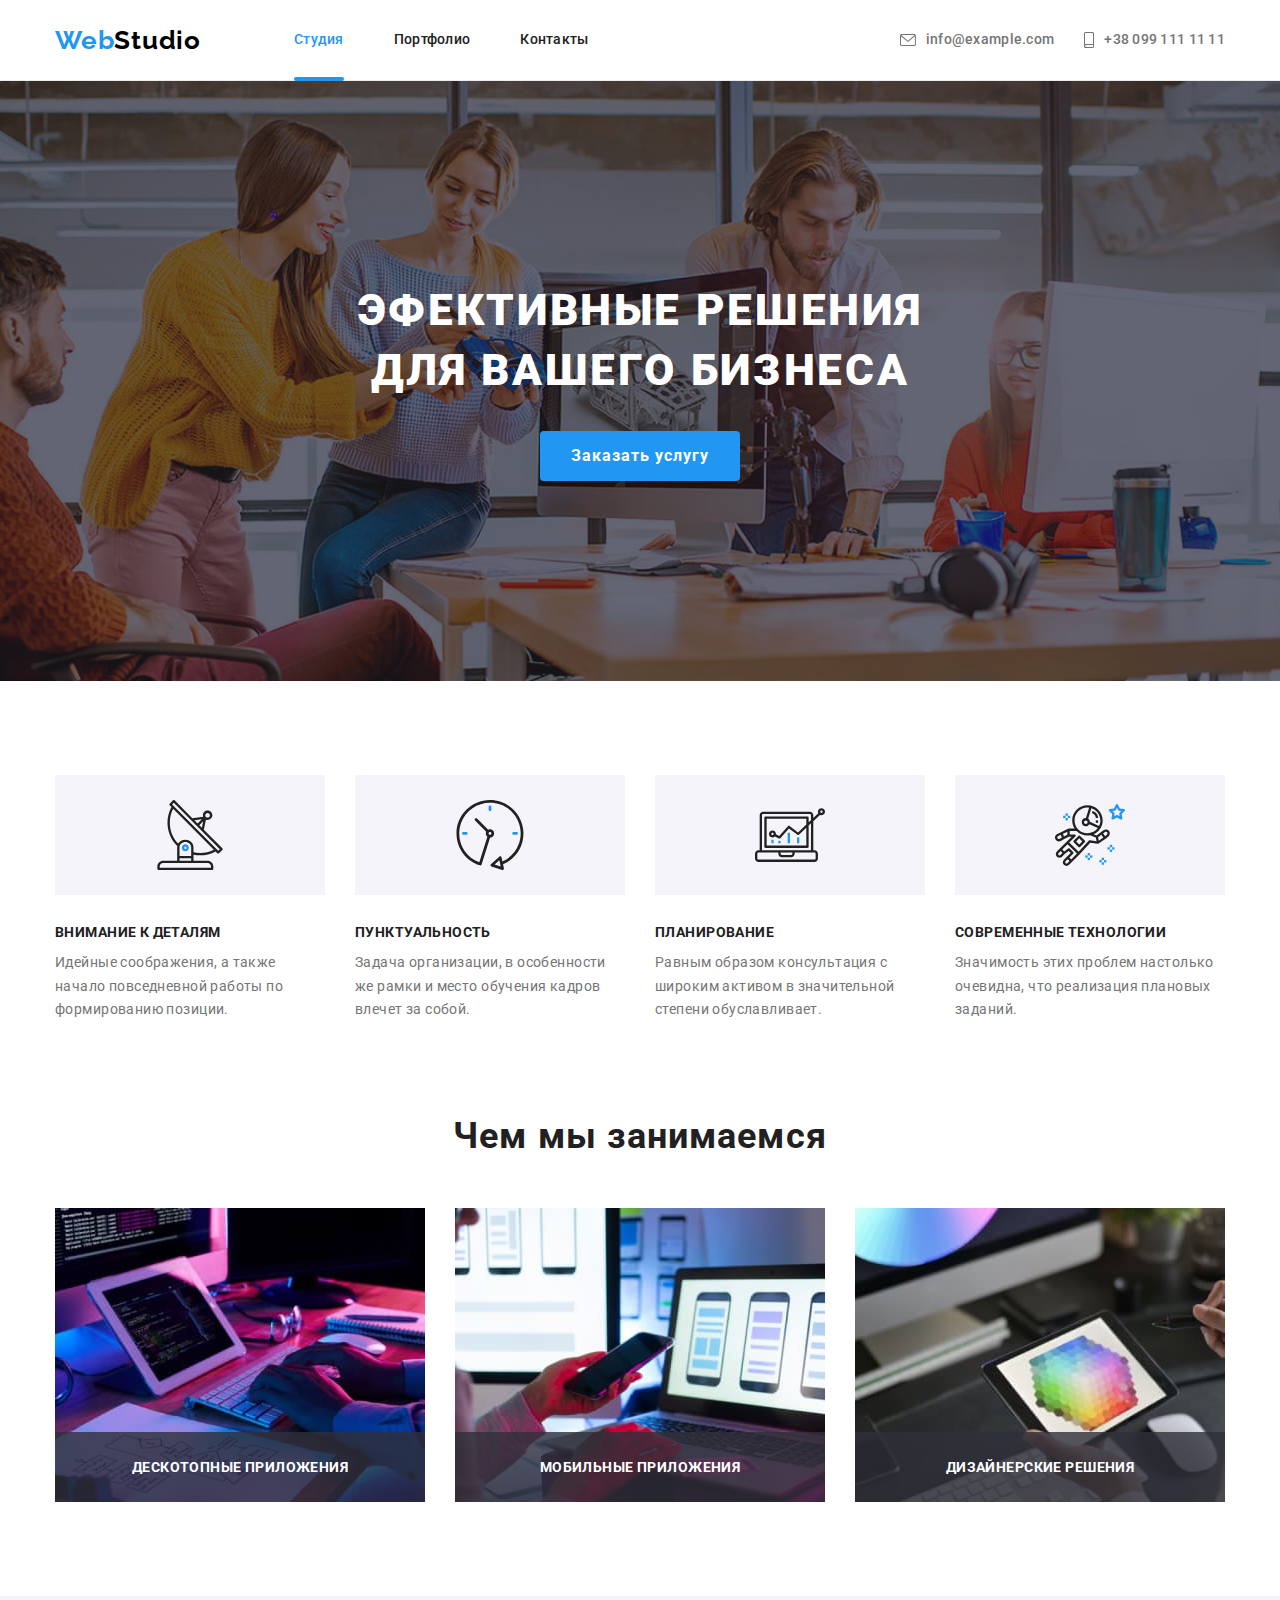
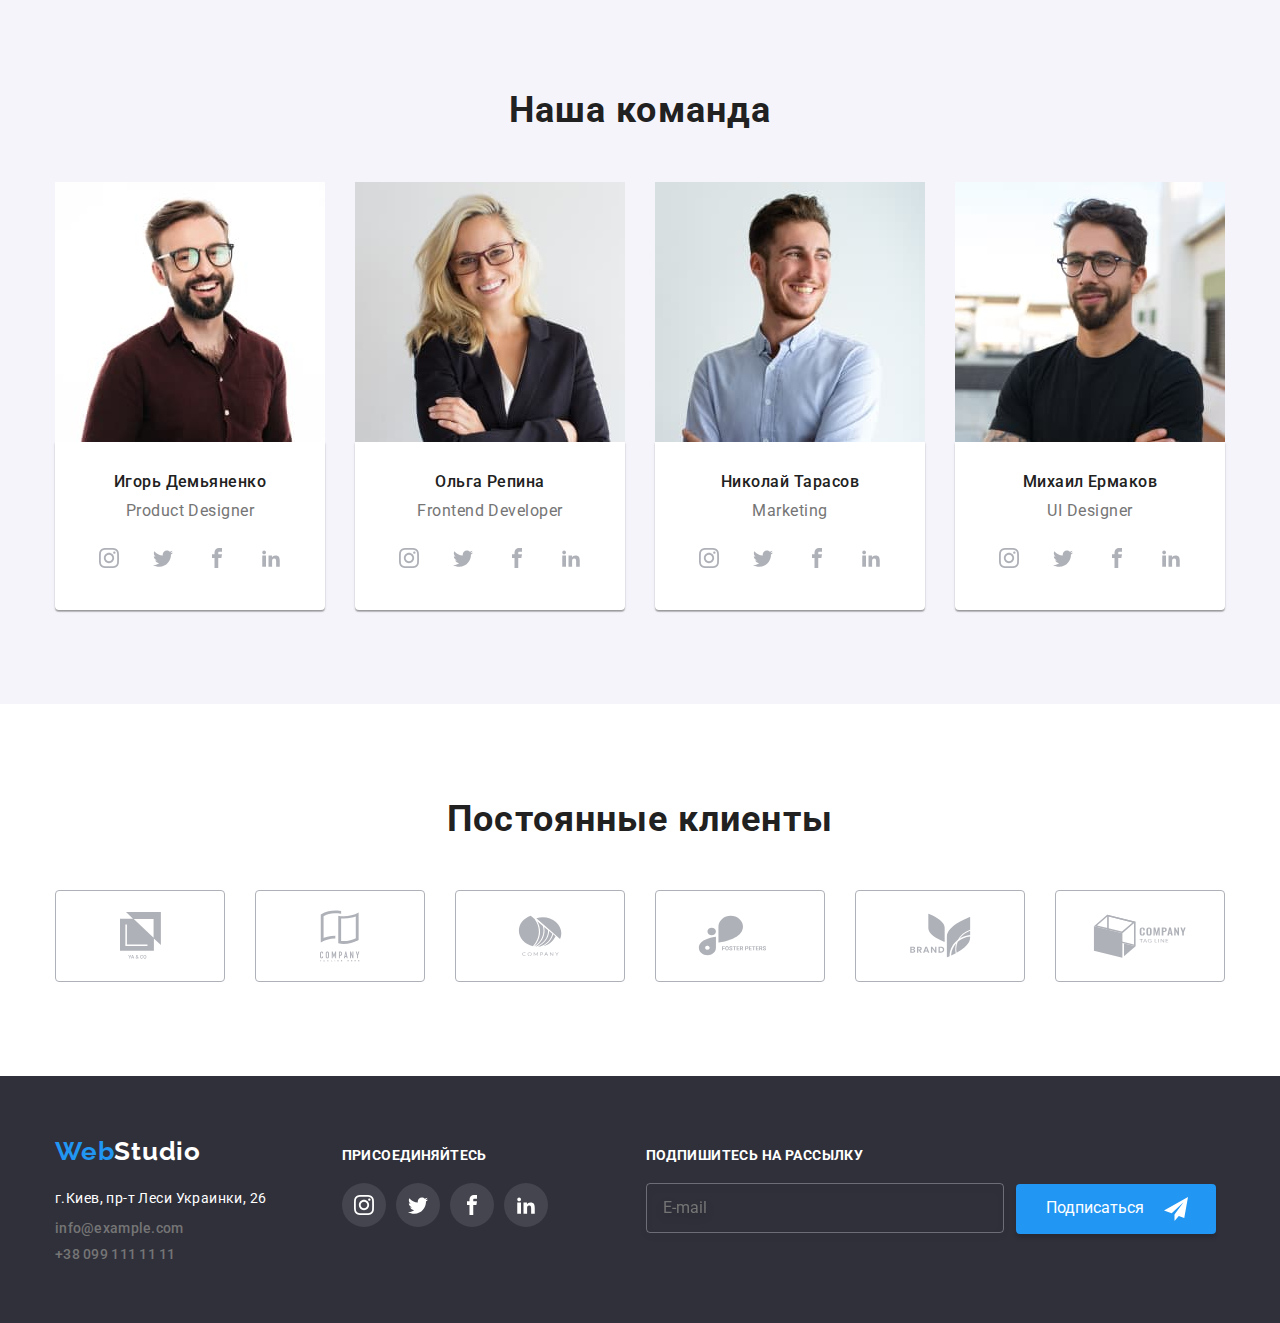
==== commit 4a98cc77: "Add files via upload" ====
--- a/index.html
+++ b/index.html
@@ -99,12 +99,12 @@
                             id="check-form"
                             class="check-form visually-hidden" />
                             <label for="check-form" class="check-box">
-                            <span class="checkbox-svg">
-                                <svg class="checkbox-icon" width="16" height="15">
-                                    <use href="./img/icons.svg#icon-checked"></use>
-                                </svg>
-                            </span>Соглашаюсь с рассылкой и принимаю
-                            <a href="#" class="check-box-second">Условия договора</a>
+                                <span class="checkbox-svg">
+                                    <svg class="checkbox-icon" width="16" height="15">
+                                        <use href="./img/icons.svg#icon-checked"></use>
+                                    </svg>
+                                </span>Соглашаюсь с рассылкой и принимаю
+                                <a href="#" class="check-box-second">Условия договора</a>
                             </label>
                         </div>
                         <button class="form-button" type="submit">Отправить</button>
--- a/css/style.css
+++ b/css/style.css
@@ -308,6 +308,7 @@
     display: block;
     margin-bottom: 4px;
 }
+
 .modal-input-line {
     margin-bottom: 10px;
 }
@@ -317,9 +318,9 @@
     top: 50%;
     transform: translateY(-50%);
     fill: var(--img-title-color);
-    transition-delay: 250ms;
+    /* transition-delay: 250ms;
     transition-property: color;
-    transition: cubic-bezier(0.175, 0.885, 0.32, 1.275);
+    transition: cubic-bezier(0.175, 0.885, 0.32, 1.275); */
     color: var(--accent-color);
 }
 .modal-line-icon:focus {
@@ -353,10 +354,7 @@
     letter-spacing: 0.03em;
     color: var(--accent-color);
 }
-/* .check-form {
-    appearance: none;
-    -webkit-appearance: none;
-} */
+
 .checkbox-icon {
     fill: transparent;
 }
@@ -623,7 +621,6 @@
 .footer-list {
     display: flex;
     align-items: baseline;
-    /* flex-direction: row; */
 }
 .footer-logo {
     font-family: Raleway;
@@ -677,7 +674,7 @@
     text-decoration: none;
 }
 .social-list {
-    margin-left: 70px;
+    margin-left: 75px;
 }
 .footer-social-name {
     font-weight: 700;
@@ -715,19 +712,19 @@
     fill: #ffffff;
 }
 .subscription-news {
-    margin-left: 93px;
+    margin-left: 98px;
+    /* display: inline-flex;
+    justify-content: flex-end; */
 }
 .subscription-form {
     display: flex;
     align-items: baseline;
 }
 .footer-submit-button {
-    /* display: flex; */
     position: relative;
     margin-left: 12px;
-    /* align-items: center; */
-    /* justify-content: center; */
-}
+}
+
 .submit-button {
     padding-left: 28px;
     display: flex;
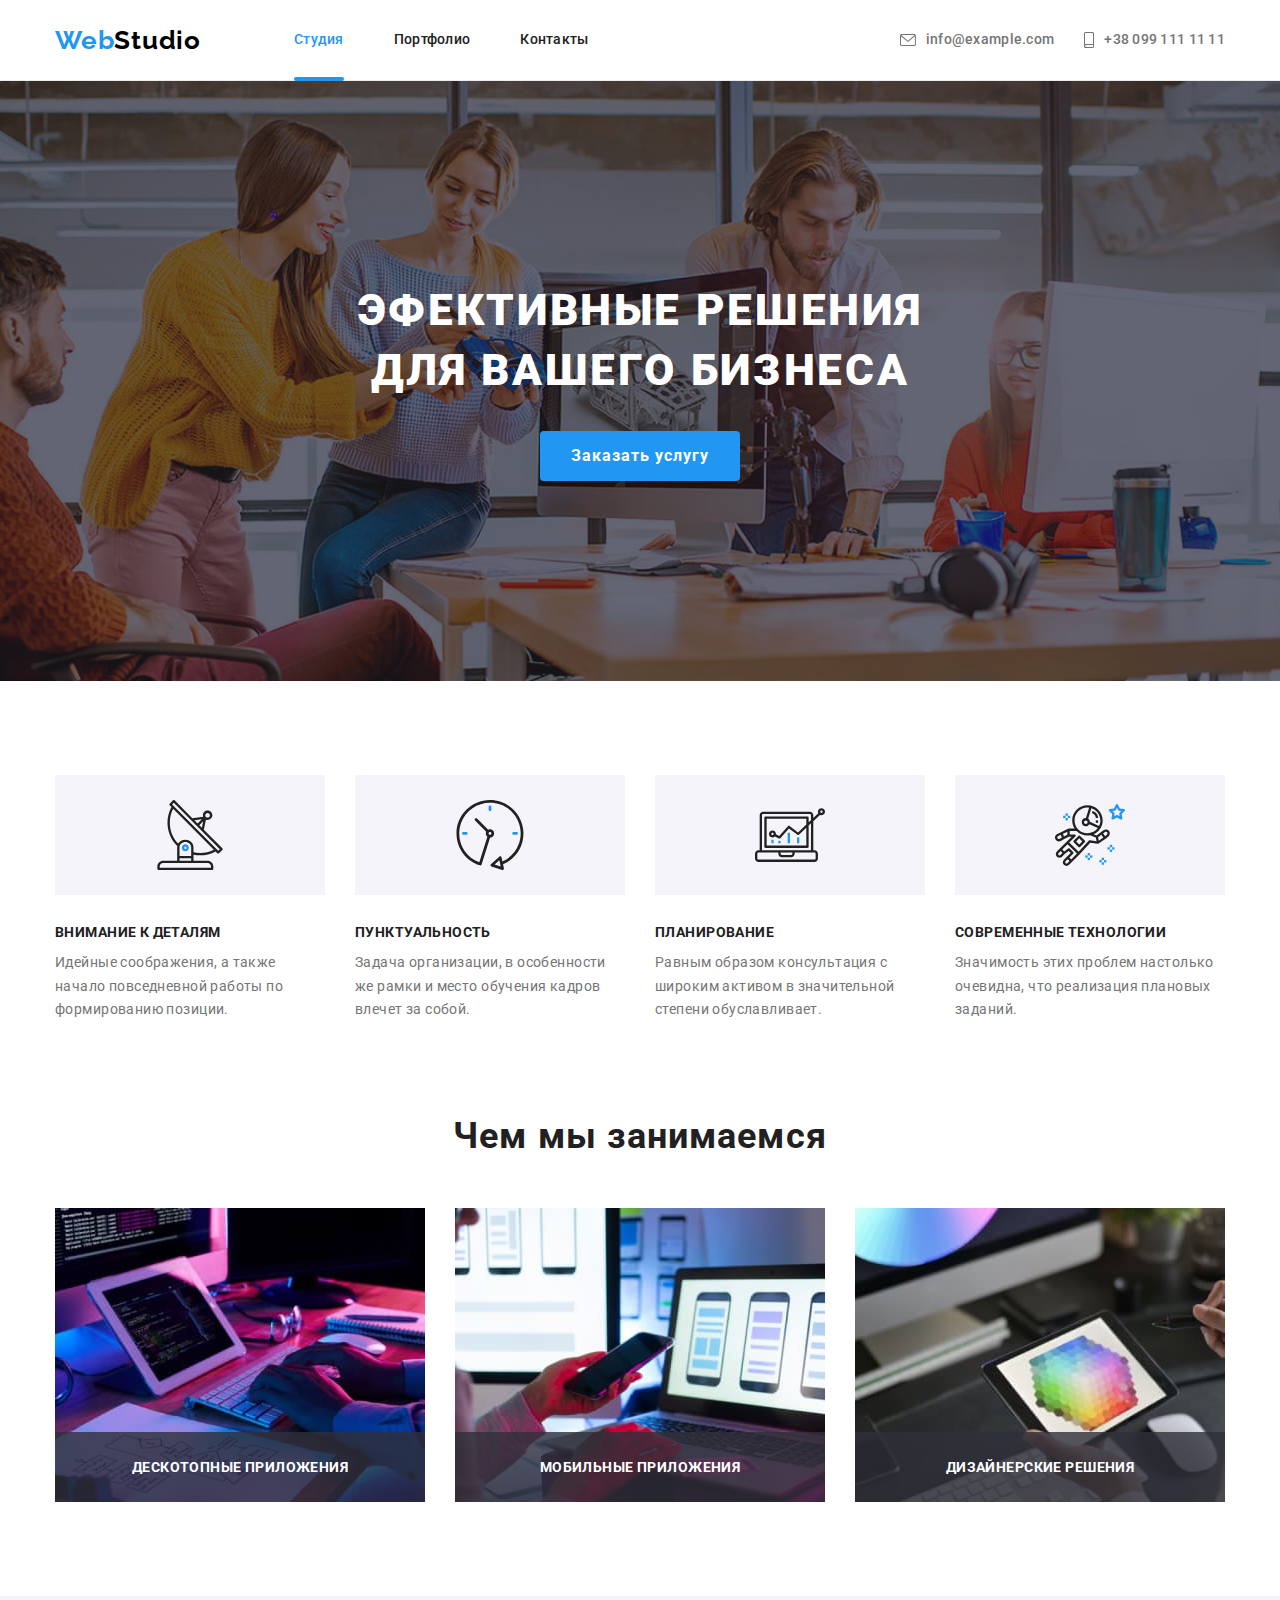
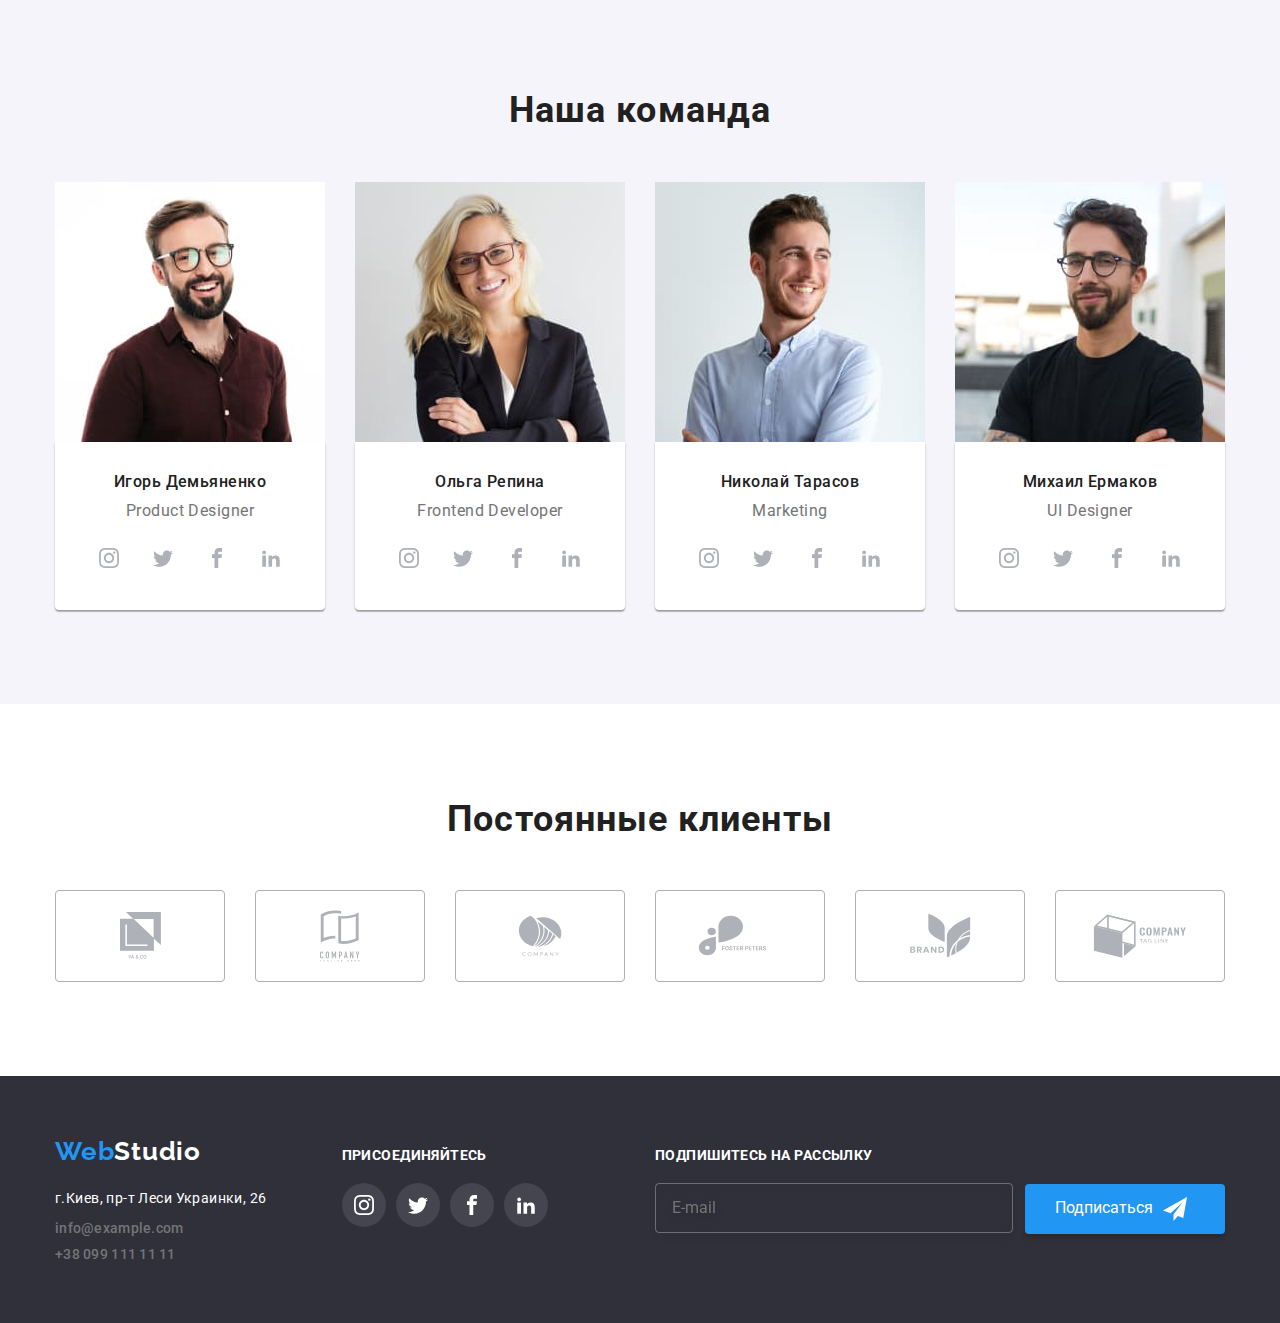
==== commit a5e37ab3: "Add files via upload" ====
--- a/index.html
+++ b/index.html
@@ -446,9 +446,9 @@
             <div class="subscription-news">
                 <p class="footer-social-name">подпишитесь на рассылку</p>
                 <form class="subscription-form">
-                    <label class="footer-input-mail" for="user-mail"></label>
+                    <label class="footer-input-mail" for="footer-user-mail"></label>
                     <div class="footer-mail">
-                        <input class="footer-input" name="user-mail" type="email" id="user-mail" placeholder="E-mail">
+                        <input class="footer-input" name="footer-user-mail" type="email" id="footer-user-mail" placeholder="E-mail">
                     </div>
                     <div class="footer-submit-button">
                     <button class="submit-button form-button" type="submit">Подписаться
--- a/css/style.css
+++ b/css/style.css
@@ -248,9 +248,7 @@
     background-color: rgba(0, 0, 0, 0.2);
     transition: opacity 500ms;
 }
-/* .modal-backdrop.is-hidden .modal-window {
-    transform: translate(-100px, 50px);
-} */
+
 .modal-backdrop.is-hidden {
     opacity: 0;
     pointer-events: none;
@@ -291,8 +289,10 @@
     background: #ffffff;
     border: 1px solid rgba(0, 0, 0, 0.1);
 }
-.button-modal-close:hover {
+.button-modal-close:hover,
+.button-modal-close:focus {
     color: var(--accent-color);
+    outline: none;
 }
 .modal-close {
     fill: currentColor;
@@ -307,6 +307,14 @@
     color: var(--text-color);
     display: block;
     margin-bottom: 4px;
+}
+
+.window-user-text {
+    margin-bottom: 20px;
+}
+
+.modal-checkbox {
+    margin-bottom: 30px;
 }
 
 .modal-input-line {
@@ -336,6 +344,7 @@
     color: var(--text-color);
     display: flex;
     align-items: center;
+    justify-content: center;
 }
 .check-box span {
     width: 16px;
@@ -347,12 +356,18 @@
     display: flex;
     margin-right: 5px;
 }
+.check-box:hover,
+.check-box:hover span {
+    color: var(--accent-color);
+    border-color: var(--accent-color);
+}
 
 .check-box-second {
     font-size: 14px;
     line-height: 1.71;
     letter-spacing: 0.03em;
     color: var(--accent-color);
+    margin-left: 5px;
 }
 
 .checkbox-icon {
@@ -364,6 +379,10 @@
 }
 .check-form:checked + .check-box .checkbox-icon {
     fill: var(--hero-btntxt-color);
+}
+.check-form:focus + .check-box > span {
+    border: 3px solid var(--accent-color);
+    border-radius: 4px;
 }
 .modal-input {
     width: 100%;
@@ -391,7 +410,7 @@
     border: 1px solid rgba(33, 33, 33, 0.2);
     padding: 12px 16px;
     border-radius: 4px;
-    margin-bottom: 20px;
+    /* margin-bottom: 20px; */
     resize: none;
     outline: none;
 }
@@ -399,14 +418,15 @@
     border-color: var(--accent-color);
 }
 .form-button {
+    display: block;
     width: 200px;
     height: 50px;
     border-radius: 4px;
     border-color: transparent;
-    margin: 30px auto auto;
     color: var(--hero-btntxt-color);
     background-color: var(--hero-btnbkg-color);
     box-shadow: 0px 4px 4px rgba(0, 0, 0, 0.15);
+    margin: auto;
 }
 
 /*-------Features--------*/
@@ -712,7 +732,7 @@
     fill: #ffffff;
 }
 .subscription-news {
-    margin-left: 98px;
+    margin-left: auto;
     /* display: inline-flex;
     justify-content: flex-end; */
 }
@@ -729,7 +749,7 @@
     padding-left: 28px;
     display: flex;
     align-items: center;
-    margin-top: 0;
+    /* margin-top: 0; */
 }
 .footer-input {
     width: 358px;
@@ -743,8 +763,7 @@
     padding: 15px 16px;
 }
 .submit-icon {
-    position: absolute;
-    right: 28px;
+    margin-left: 10px;
     fill: var(--hero-btntxt-color);
 }
 /*-- Разметка страницы Portfolio --*/
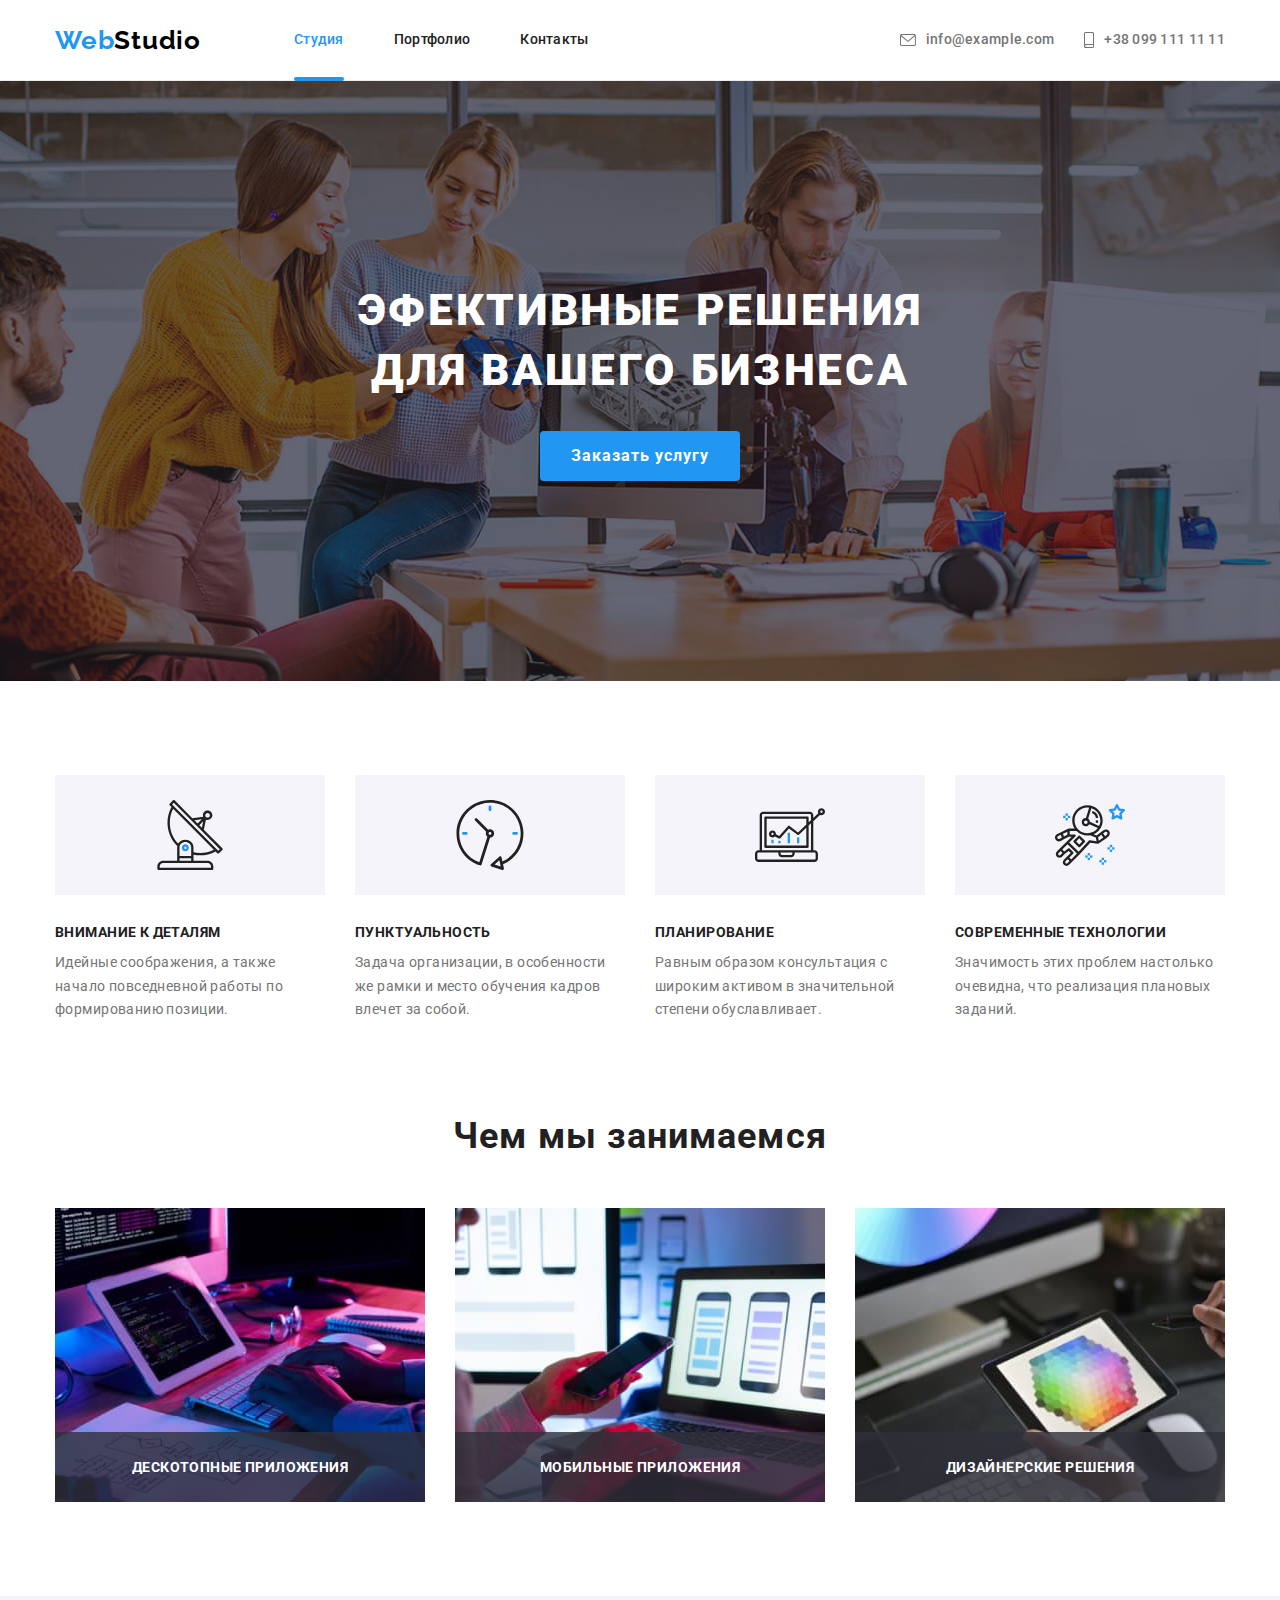
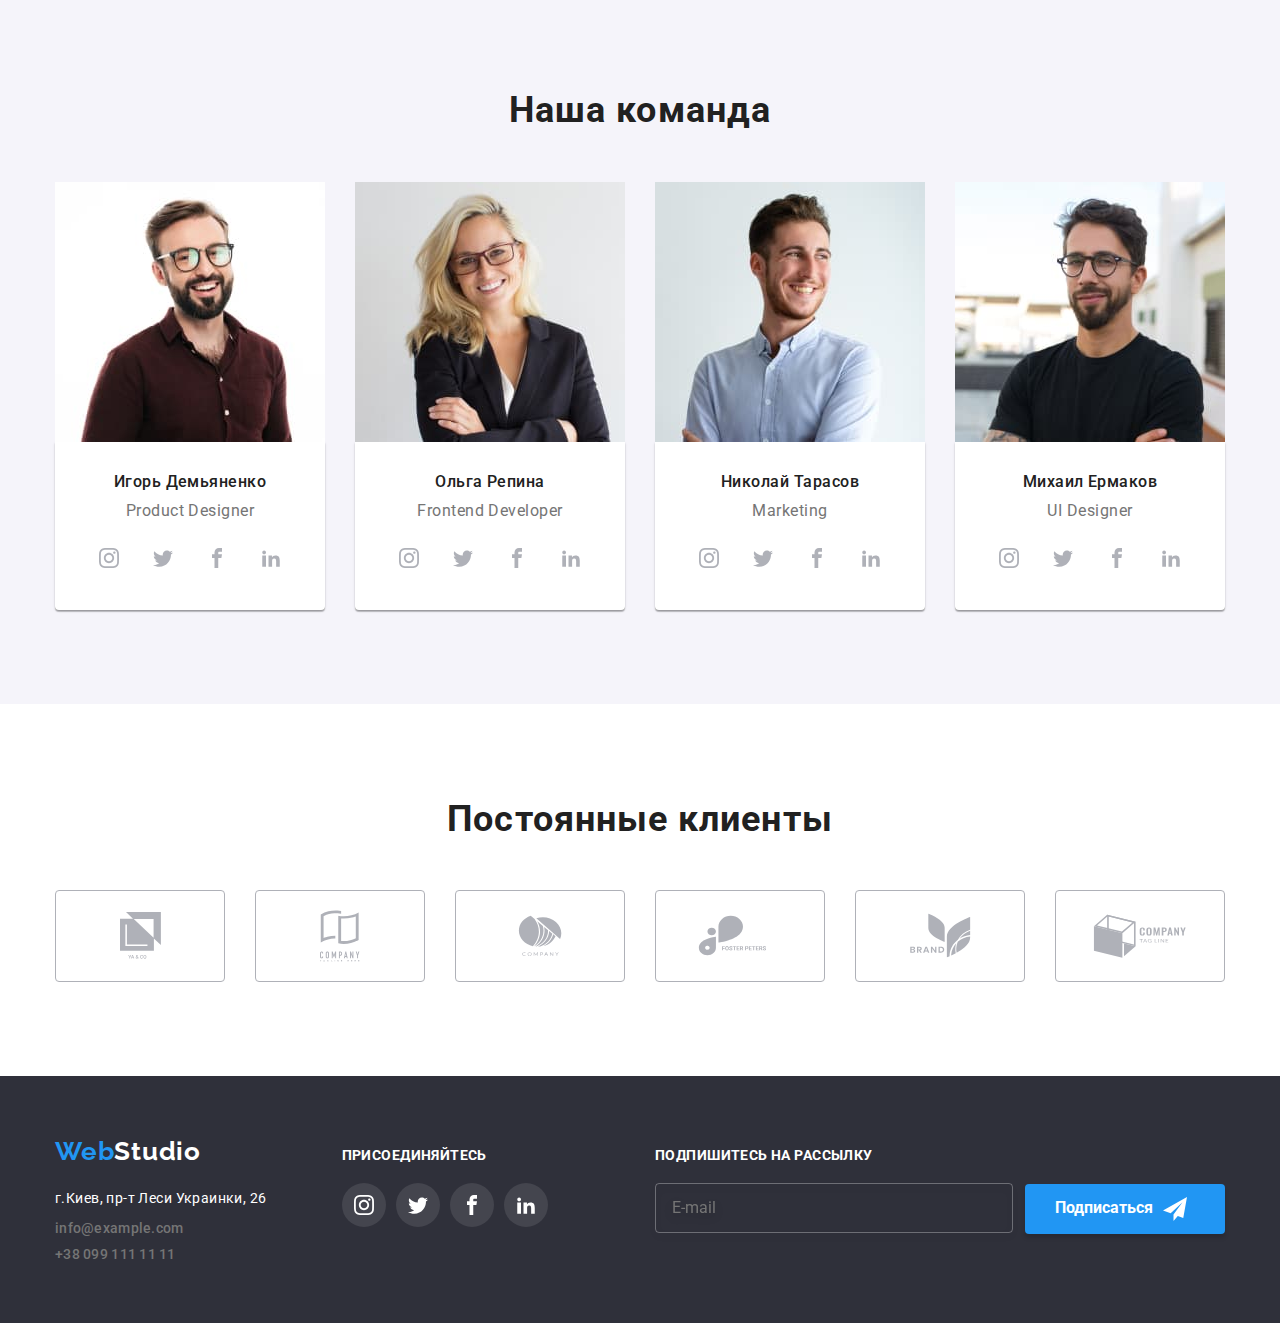
==== commit b7efe44d: "Add files via upload" ====
--- a/index.html
+++ b/index.html
@@ -447,14 +447,14 @@
                 <p class="footer-social-name">подпишитесь на рассылку</p>
                 <form class="subscription-form">
                     <label class="footer-input-mail" for="footer-user-mail"></label>
-                    <div class="footer-mail">
-                        <input class="footer-input" name="footer-user-mail" type="email" id="footer-user-mail" placeholder="E-mail">
-                    </div>
+                        <div class="footer-mail">
+                            <input class="footer-input" name="footer-user-mail" type="email" id="footer-user-mail" placeholder="E-mail">
+                        </div>
                     <div class="footer-submit-button">
                     <button class="submit-button form-button" type="submit">Подписаться
-                    <svg class="submit-icon" width="24" height="24">
-                        <use href="./img/icons.svg#icon-send"></use>
-                    </svg>
+                        <svg class="submit-icon" width="24" height="24">
+                            <use href="./img/icons.svg#icon-send"></use>
+                        </svg>
                     </button>
                     </div>
                 </form>
--- a/css/style.css
+++ b/css/style.css
@@ -320,15 +320,13 @@
 .modal-input-line {
     margin-bottom: 10px;
 }
+
 .modal-line-icon {
     position: absolute;
     left: 12px;
     top: 50%;
     transform: translateY(-50%);
     fill: var(--img-title-color);
-    /* transition-delay: 250ms;
-    transition-property: color;
-    transition: cubic-bezier(0.175, 0.885, 0.32, 1.275); */
     color: var(--accent-color);
 }
 .modal-line-icon:focus {
@@ -350,17 +348,17 @@
     width: 16px;
     height: 15px;
     border: 2px solid var(--border-item-color);
-    border-radius: 2px;
+    border-radius: 3px;
     align-items: center;
     justify-content: center;
     display: flex;
     margin-right: 5px;
 }
-.check-box:hover,
+/* .check-box:hover,
 .check-box:hover span {
     color: var(--accent-color);
     border-color: var(--accent-color);
-}
+} */
 
 .check-box-second {
     font-size: 14px;
@@ -380,7 +378,8 @@
 .check-form:checked + .check-box .checkbox-icon {
     fill: var(--hero-btntxt-color);
 }
-.check-form:focus + .check-box > span {
+.check-form:focus + .check-box > span,
+.check-form:hover + .check-box > span {
     border: 3px solid var(--accent-color);
     border-radius: 4px;
 }
@@ -410,7 +409,6 @@
     border: 1px solid rgba(33, 33, 33, 0.2);
     padding: 12px 16px;
     border-radius: 4px;
-    /* margin-bottom: 20px; */
     resize: none;
     outline: none;
 }
@@ -746,10 +744,10 @@
 }
 
 .submit-button {
+    font-weight: 700;
     padding-left: 28px;
     display: flex;
     align-items: center;
-    /* margin-top: 0; */
 }
 .footer-input {
     width: 358px;
